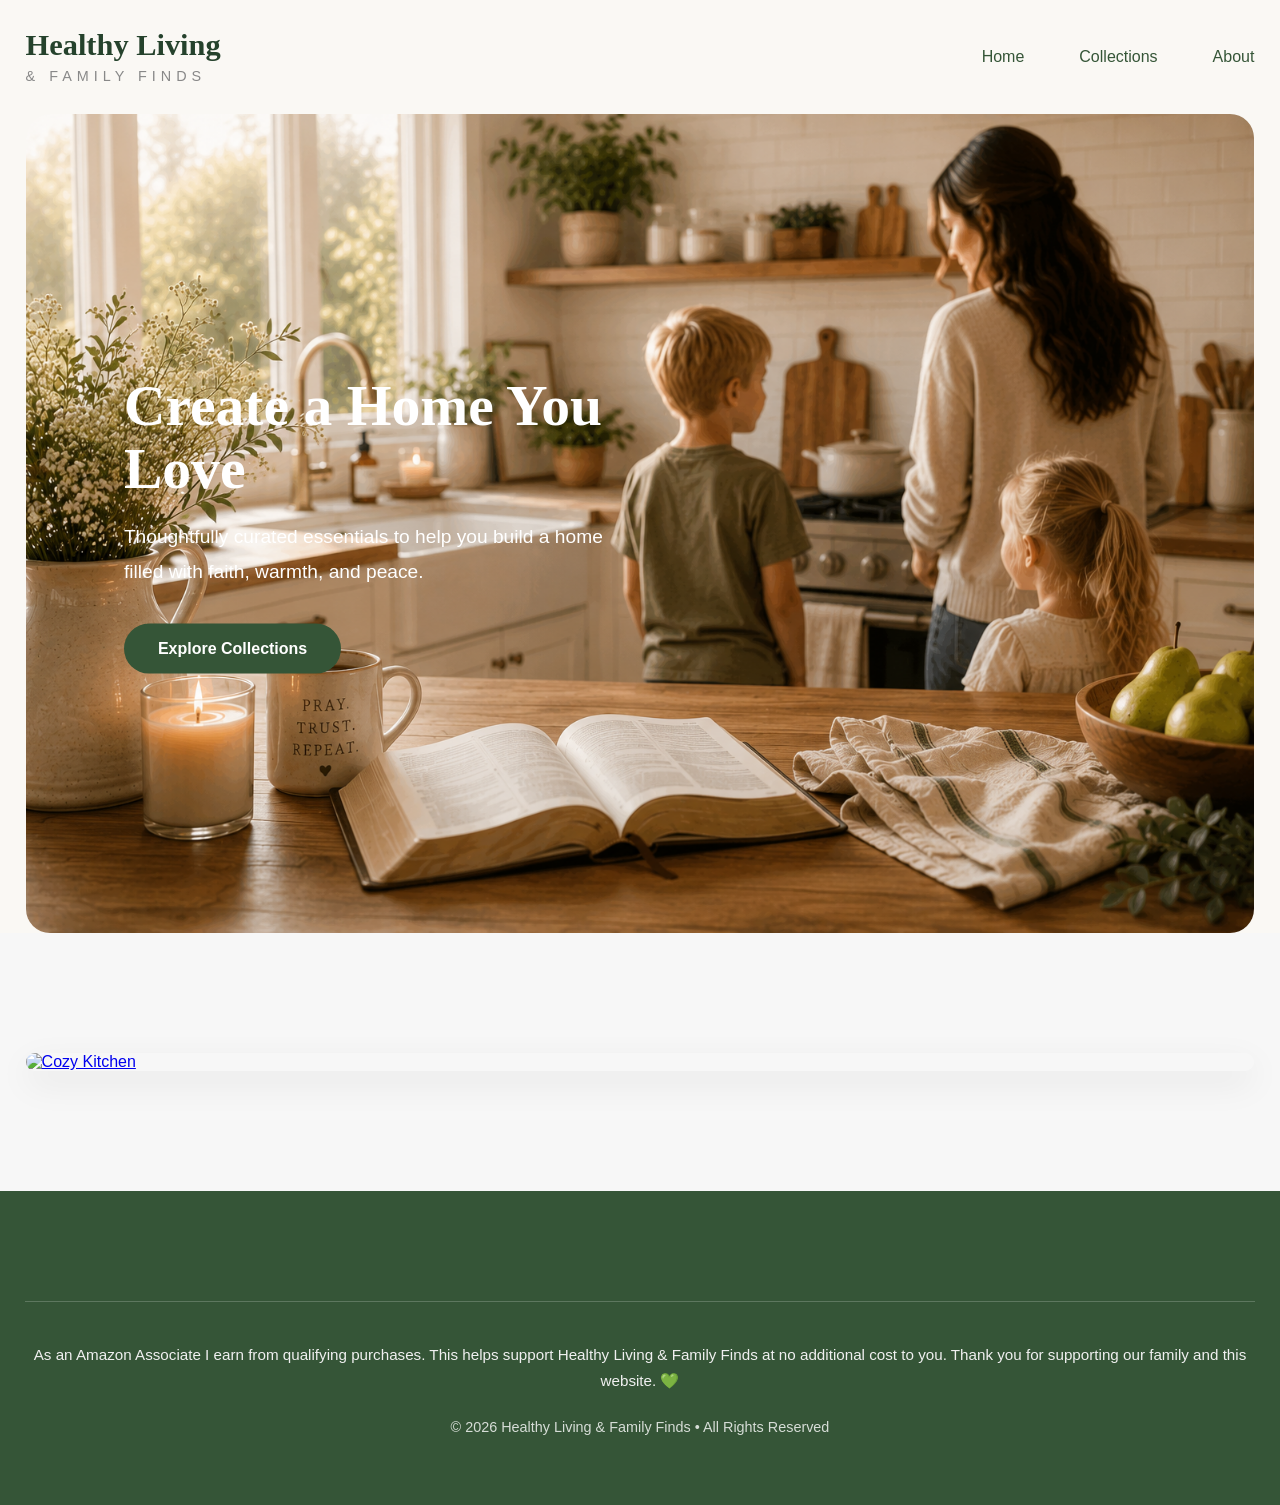
==== index.html @ 8504d9cb "Replace kitchen banner image in homepage collection" ====
<!DOCTYPE html>
<html lang="en">
<head>
<meta charset="UTF-8">
<meta name="viewport" content="width=device-width, initial-scale=1.0">
<meta name="p:domain_verify" content="54ffffdf52f73fa395a97bfdca8389da"/>
<title>My Favorite Amazon Finds</title>

<style>
*{
    margin:0;
    padding:0;
    box-sizing:border-box;
}

body{
    font-family:Arial, Helvetica, sans-serif;
    background:#f7f7f7;
    color:#333;
}

.hero{
    background:#ffffff;
    text-align:center;
    padding:12px 20px;
}
   .banner{
    width:100%;
    max-width:1200px;
    height:400px;
    object-fit:cover;
    object-position:center;
    display:block;
    margin:25px auto;
    border-radius:20px;
    box-shadow:0 8px 25px rgba(0,0,0,.12);
}
  /* ---------- Luxury Header ---------- */

.site-header{
    width:96%;
    max-width:1700px;
    margin:0 auto;
    padding:30px 0;
    display:flex;
    justify-content:space-between;
    align-items:center;
}
    .logo{
    display:flex;
    flex-direction:column;
}

.logo h1{
    margin:0;
    font-size:1.9rem;
    color:#25422c;
    line-height:1.05;
    font-family:Georgia, serif;
    font-weight:600;
}
    
.logo span{
    font-size:.9rem;
    color:#888;
    letter-spacing:5px;
    text-transform:uppercase;
    margin-top:6px;
}
    
.nav-menu{
    display:flex;
    gap:55px;
}
    .nav-menu a{
    text-decoration:none;
    color:#355537;
    font-size:1rem;
    font-weight:500;
    transition:.3s;
}

.nav-menu a:hover{
    color:#b68b47;
}
    
.disclosure{
    background:#fff8e7;
    padding:15px;
    text-align:center;
    font-size:.9rem;
}

/* ADD THIS HERE */

.welcome{
    background:white;
    max-width:900px;
    margin:40px auto;
    padding:35px;
    border-radius:15px;
    text-align:center;
    box-shadow:0 4px 15px rgba(0,0,0,.08);
}

.welcome h2{
    color:#4b6043;
    margin-bottom:15px;
}

.welcome p{
    color:#555;
    line-height:1.8;
}


/* Kitchen Subcategory Titles */

.subcategory-title{
    color:#355537;
    font-size:1.6rem;
    margin:35px 0 10px;
    font-weight:700;
}

.subcategory-description{
    color:#6b6b6b;
    font-size:1rem;
    line-height:1.7;
    margin-bottom:30px;
    max-width:700px;
}    
.container{
    max-width:1200px;
    margin:auto;
    padding:30px 20px;
}

.category-title{
    margin:60px 0 20px;
    font-size:2rem;
    text-align:center;
    color:#4b6043;
}

.products{
    display:grid;
    grid-template-columns:repeat(auto-fit, minmax(380px, 1fr));
    gap:35px;
    margin-bottom:60px;
    align-items:start;
}
    
@media (max-width: 900px){
    .products{
        grid-template-columns:repeat(2, 1fr);
    }
}

@media (max-width: 600px){
    .products{
        grid-template-columns:1fr;
    }
}
    
.card,
.product-card{
    background:white;
    border-radius:18px;
    overflow:hidden;
    box-shadow:0 8px 20px rgba(0,0,0,.08);
    transition:all .3s ease;
    display:flex;
    flex-direction:column;
}
.product-card{
    max-width:900px;
    margin:35px auto;
}
    .card:hover,
.product-card:hover{
    transform:translateY(-5px);
}
    
.card:hover{
    transform:translateY(-5px);
}

.card img{
    width:calc(100% - 40px);
    height:340px;
    object-fit:cover;
    display:block;
    margin:20px auto 0;
    border-radius:14px;
}
    .card-content{
    padding:24px;
    display:flex;
    flex-direction:column;
    flex-grow:1;
}
    .card-content .btn{
    margin-top:auto;
}
    
.card h3{
    margin-top:4px;
    margin-bottom:14px;
    text-align:center;
    color:#2f4732;
    font-size:1.45rem;
    font-weight:600;
    line-height:1.3;
}
    
.card p{
    color:#666;
    margin-bottom:18px;
    line-height:1.8;
    text-align:center;
    font-size:1rem;
}
    .rose-tip{
    background:#f7f5ee;
    border-left:4px solid #4b6043;
    padding:14px;
    margin:18px 20px;
    border-radius:10px;
    color:#555;
    font-size:.95rem;
    line-height:1.6;
    font-style:italic;
}
    
.btn{
    display:block;
    width:100%;
    text-align:center;
    background:#d68a3c;
    color:white;
    text-decoration:none;
    padding:14px;
    border-radius:10px;
    font-weight:600;
    transition:.3s;
}
    
.btn:hover{
    background:#b8742d;
    transform:translateY(-2px);
}

.about-btn{
    display:inline-block;
    margin-top:25px;
    padding:14px 28px;
    background:#355537;
    color:white;
    text-decoration:none;
    border-radius:12px;
    font-weight:600;
    transition:.3s;
}

.about-btn:hover{
    background:#2b452d;
    transform:translateY(-2px);
}
.category-banner{
    width:100%;
    max-width:1200px;
    height:400px;
    object-fit:cover;
    object-position:center;
    display:block;
    margin:25px auto;
    border-radius:20px;
    box-shadow:0 8px 25px rgba(0,0,0,.12);
}
    .category-description{
    color:#666;
    font-size:1.05rem;
    line-height:1.7;
    margin-top:-5px;
    margin-bottom:25px;
    max-width:850px;
}

.rose-picks{
    background:#ffffff;
    margin:70px auto;
    padding:55px;
    border-radius:25px;
    box-shadow:0 10px 30px rgba(0,0,0,.08);
    max-width:1200px;
}

.rose-picks h2{
    text-align:center;
    color:#355537;
    margin-bottom:15px;
    font-size:2rem;
}

.rose-intro{
    text-align:center;
    max-width:750px;
    margin:0 auto 45px;
    color:#666;
    line-height:1.8;
    font-size:1.05rem;
}

.rose-grid{
    display:flex;
    justify-content:center;
    gap:30px;
    flex-wrap:wrap;
}
    
.rose-card{
    width:420px;
    background:white;
    border-radius:20px;
    overflow:hidden;
    box-shadow:0 8px 20px rgba(0,0,0,.08);
    border:1px solid #ece8df;
    display:flex;
    flex-direction:column;
    transition:all .3s ease;
}
    
.rose-card:hover{
    transform:translateY(-6px);
    box-shadow:0 14px 35px rgba(0,0,0,.12);
}
    
.rose-card img{
    width:100%;
    height:280px;
    object-fit:cover;
    display:block;
    border-bottom:1px solid #ece8df;
}
    
.rose-card h3{
    text-align:center;
    color:#355537;
    margin:24px 20px 12px;
    font-size:1.3rem;
}

.rose-card p{
    padding:0 25px;
    text-align:center;
    line-height:1.7;
    color:#666;
    flex-grow:1;
}
    
.rose-highlight{
    color:#4b6043;
    font-weight:700;
    text-align:center;
    font-size:1rem;
    margin:18px 20px 8px;
} 

.rose-badge{
    background:#4b6043;
    color:white;
    text-align:center;
    padding:10px;
    font-size:.9rem;
    font-weight:bold;
    letter-spacing:.5px;
}
    
.rose-card .btn{
    margin:20px auto 25px;
    width:80%;
    text-align:center;
}
    
footer{
    text-align:center;
    padding:40px 20px;
    color:#777;
}
    
.social{
    margin-top:15px;
}

.social a{
    text-decoration:none;
    margin:0 10px;
    color:#333;
    font-weight:bold;
}
.quick-links{
    max-width:1100px;
    margin:60px auto;
    text-align:center;
    padding:0 20px;
}

.quick-grid{
    display:flex;
    flex-wrap:wrap;
    justify-content:center;
    gap:18px;
    margin-top:30px;
}
    
.quick-links a{
    text-decoration:none;
    background:white;
    color:#355537;
    padding:16px 24px;
    border-radius:14px;
    font-weight:600;
    box-shadow:0 6px 18px rgba(0,0,0,.08);
    transition:.3s;
    border:1px solid #ece8df;
}
    
.quick-links a:hover{
    background:#355537;
    color:white;
    transform:translateY(-4px);
    box-shadow:0 10px 22px rgba(0,0,0,.12);
}

/* ---------- START HERE SECTION ---------- */

.start-here{
    max-width:1200px;
    margin:80px auto;
    padding:0 20px;
}

.start-card{
    background:white;
    border-radius:24px;
    padding:55px;
    box-shadow:0 10px 30px rgba(0,0,0,.08);
    text-align:center;
}

.start-card h2{
    color:#355537;
    font-size:2.2rem;
    margin-bottom:20px;
}

.start-card p{
    max-width:760px;
    margin:0 auto;
    color:#666;
    line-height:1.8;
    font-size:1.05rem;
}
    
.start-banner{
    width:100%;
    max-width:1200px;
    height:400px;
    object-fit:cover;
    object-position:center;
    display:block;
    margin:40px auto;
    border-radius:20px;
    box-shadow:0 8px 25px rgba(0,0,0,.12);
}
    .guide-btn{
    display:inline-block;
    background:#355537;
    color:white;
    text-decoration:none;
    padding:16px 34px;
    border-radius:12px;
    font-weight:600;
    transition:.3s;
}

.guide-btn:hover{
    background:#2d482f;
    transform:translateY(-3px);
}

/* ---------- MEET ROSE ---------- */

.meet-rose{

    max-width:1200px;

    margin:90px auto;

    padding:0 20px;

}

.meet-layout{
    display:grid;
    grid-template-columns:260px 1fr;
    gap:35px;
    align-items:center;
    background:white;
    padding:30px;
    border-radius:20px;
    box-shadow:0 10px 25px rgba(0,0,0,.08);
}
    
    .meet-photo{

    text-align:center;

}

.meet-photo img{
    width:100%;
    max-width:190px;
}
    
.meet-text h2{
    font-size:1.7rem;
    margin-bottom:18px;
}
    
.meet-text p{
    line-height:1.7;
    margin-bottom:14px;
    font-size:1rem;
}
    
@media(max-width:900px){

.meet-layout{

grid-template-columns:1fr;

text-align:center;

}

.meet-photo{

margin-bottom:20px;

}

}

/* ---------- FREE LIBRARY ---------- */

    
/* ---------- FOOTER ---------- */

footer{

background:#355537;

color:white;

margin-top:100px;

padding:70px 25px;

}

.footer-content{

max-width:1200px;

margin:auto;

text-align:center;

}

.footer-content h2{

color:white;

margin-bottom:20px;

}

.footer-mission{

max-width:700px;

margin:0 auto 50px;

line-height:1.8;

color:#f4f4f4;

}

.footer-links{

display:grid;

grid-template-columns:repeat(auto-fit,minmax(220px,1fr));

gap:40px;

margin-bottom:50px;

text-align:left;

}

.footer-links h3{

margin-bottom:15px;

color:#fff;

}

.footer-links a{

display:block;

color:#f4f4f4;

text-decoration:none;

margin:10px 0;

transition:.3s;

}

.footer-links a:hover{

padding-left:8px;

}

footer hr{

border:none;

height:1px;

background:rgba(255,255,255,.2);

margin:40px 0;

}

.footer-disclosure{

font-size:.95rem;

line-height:1.7;

color:#f0f0f0;

margin-bottom:25px;

}

.copyright{

font-size:.9rem;

opacity:.8;

}
/* ==========================================
   FAITH & FAMILY ONLY
   ========================================== */

.faith-products{
    display:grid;
    grid-template-columns:repeat(auto-fit,minmax(340px,1fr));
    gap:35px;
    margin:40px auto 70px;
    max-width:1100px;
}

.faith-card{
    display:block;
    background:#ffffff;
    border-radius:22px;
    overflow:hidden;
    text-decoration:none;
    box-shadow:0 10px 25px rgba(0,0,0,.08);
    transition:transform .3s ease, box-shadow .3s ease;
}

.faith-card:hover{
    transform:translateY(-6px);
    box-shadow:0 18px 35px rgba(0,0,0,.12);
}

.faith-card img{
    width:100%;
    height:auto;
    display:block;
}
.featured-intro{
    max-width:850px;
    margin:35px auto 30px;
    text-align:center;
}

.featured-intro h2{
    color:#2f4732;
    font-size:2rem;
    margin-bottom:15px;
}

.featured-intro p{
    color:#666;
    font-size:1.1rem;
    line-height:1.8;
    max-width:760px;
    margin:auto;
}
.favorite-label{
    color:#6b7f57;
    font-size:.9rem;
    font-weight:600;
    letter-spacing:1px;
    text-transform:uppercase;
    text-align:center;
    margin:18px 0 6px;
}
    
.favorite-label{
    text-align:center;
    color:#6c7b5b;
    font-size:.82rem;
    font-weight:700;
    letter-spacing:2px;
    text-transform:uppercase;
    margin-bottom:8px;
}
/* ===== Homepage Hero ===== */

.hero-home{
    background:#faf8f4;
}

.hero-image{
    position:relative;
    width:96%;
    max-width:1700px;
    margin:0 auto;
}
    
.hero-image img{
    width:100%;
    display:block;
    border-radius:24px;
}

.hero-text{
    position:absolute;
    left:8%;
    top:50%;
    transform:translateY(-50%);
    max-width:480px;
    color:white;
}

.hero-text h2{
    font-size:3.6rem;
    line-height:1.1;
    margin-bottom:20px;
    font-family:Georgia, serif;
}

.hero-text p{
    font-size:1.2rem;
    line-height:1.8;
    margin-bottom:35px;
}

.hero-button{
    display:inline-block;
    background:#355537;
    color:white;
    padding:16px 34px;
    border-radius:40px;
    text-decoration:none;
    font-weight:600;
    transition:.3s;
}

.hero-button:hover{
    background:#b68b47;
}
/* ===================================
   Homepage Collection Banners
=================================== */

.homepage-collection{
    width:96%;
    max-width:1700px;
    margin:120px auto;
}

.homepage-banner{
    width:100%;
    display:block;
    border-radius:22px;
    transition:all .45s ease;
    box-shadow:0 12px 35px rgba(0,0,0,.08);
}

.homepage-banner:hover{
    transform:translateY(-4px);
    box-shadow:0 20px 45px rgba(0,0,0,.12);
}
    
</style>
</head>

<body>
<header class="hero-home">

    <div class="site-header">

   <div class="logo">

    <h1>Healthy Living</h1>

    <span>& Family Finds</span>

</div>
        
        <nav class="nav-menu">

            <a href="index.html">Home</a>
            <a href="#collections">Collections</a>
            <a href="about.html">About</a>

        </nav>

    </div>

    <div class="hero-image">

        <img src="homepage-hero.png"
             alt="Healthy Living & Family Finds">

        <div class="hero-text">

            <h2>Create a Home You Love</h2>

            <p>
                Thoughtfully curated essentials to help you build a home filled with faith, warmth, and peace.
            </p>

            <a href="#collections" class="hero-button">
                Explore Collections
            </a>

        </div>

    </div>

</header>
<section class="homepage-collection">

    <a href="cozy-kitchen.html">
<img src="cozy-kitchen-collection-banner.png"
     alt="Cozy Kitchen"
     class="homepage-banner">
        
    </a>

</section>
    
<footer>

<hr>

<p class="footer-disclosure">

As an Amazon Associate I earn from qualifying purchases. This helps support Healthy Living & Family Finds at no additional cost to you. Thank you for supporting our family and this website. 💚

</p>

<p class="copyright">

© 2026 Healthy Living & Family Finds • All Rights Reserved

</p>

</footer>

</body>
</html>
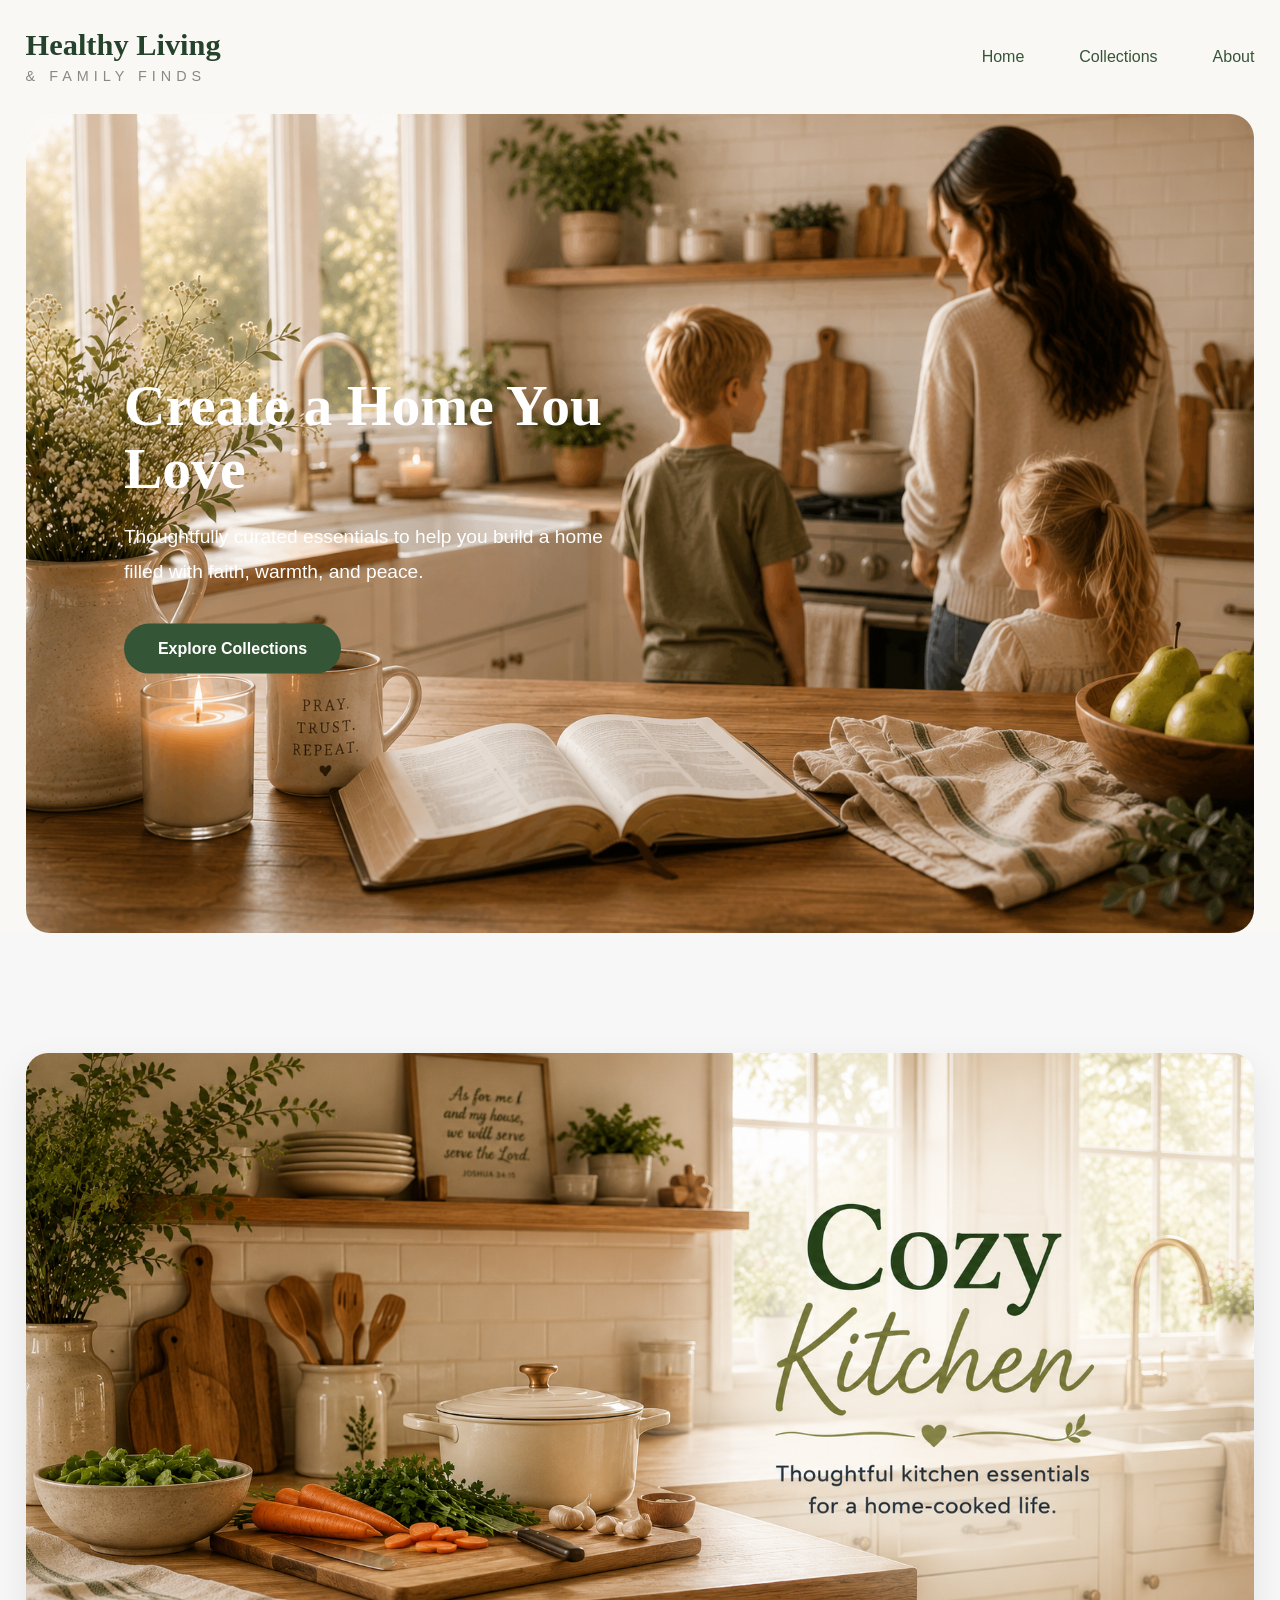
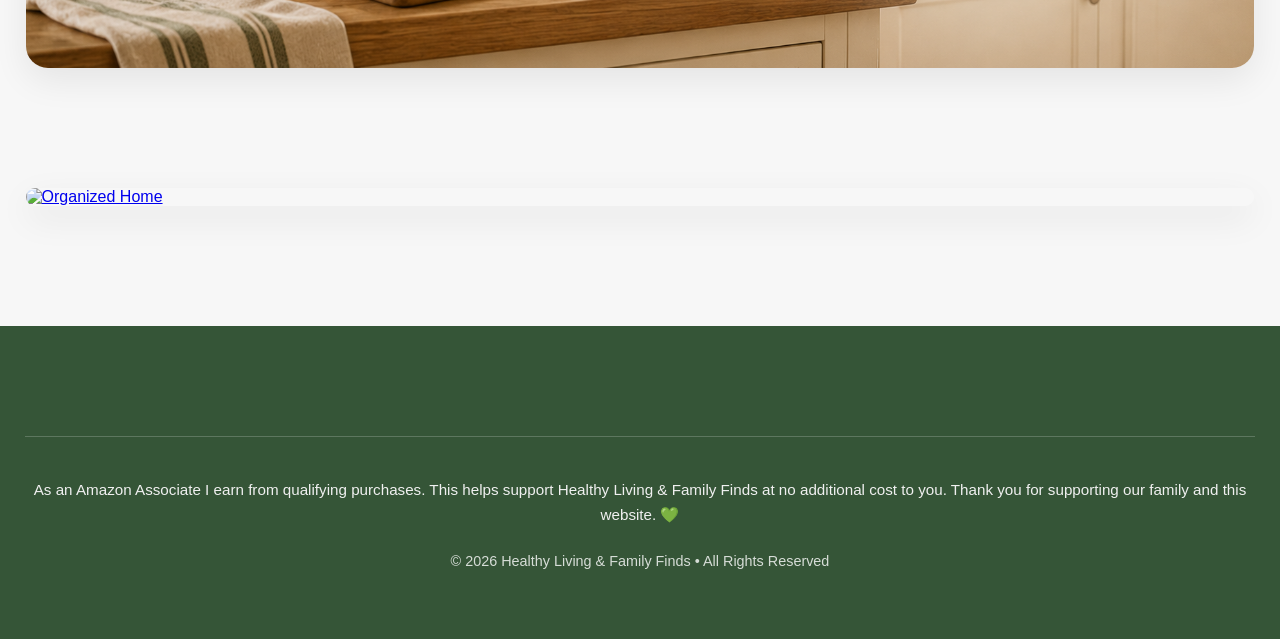
==== commit 10a5dde6: "Add homepage collection section to index.html" ====
--- a/index.html
+++ b/index.html
@@ -879,6 +879,17 @@
     </a>
 
 </section>
+<section class="homepage-collection">
+
+    <a href="organized-home.html">
+
+        <img src="home-organization-collection-banner.png"
+             alt="Organized Home"
+             class="homepage-banner">
+
+    </a>
+
+</section>
     
 <footer>
 
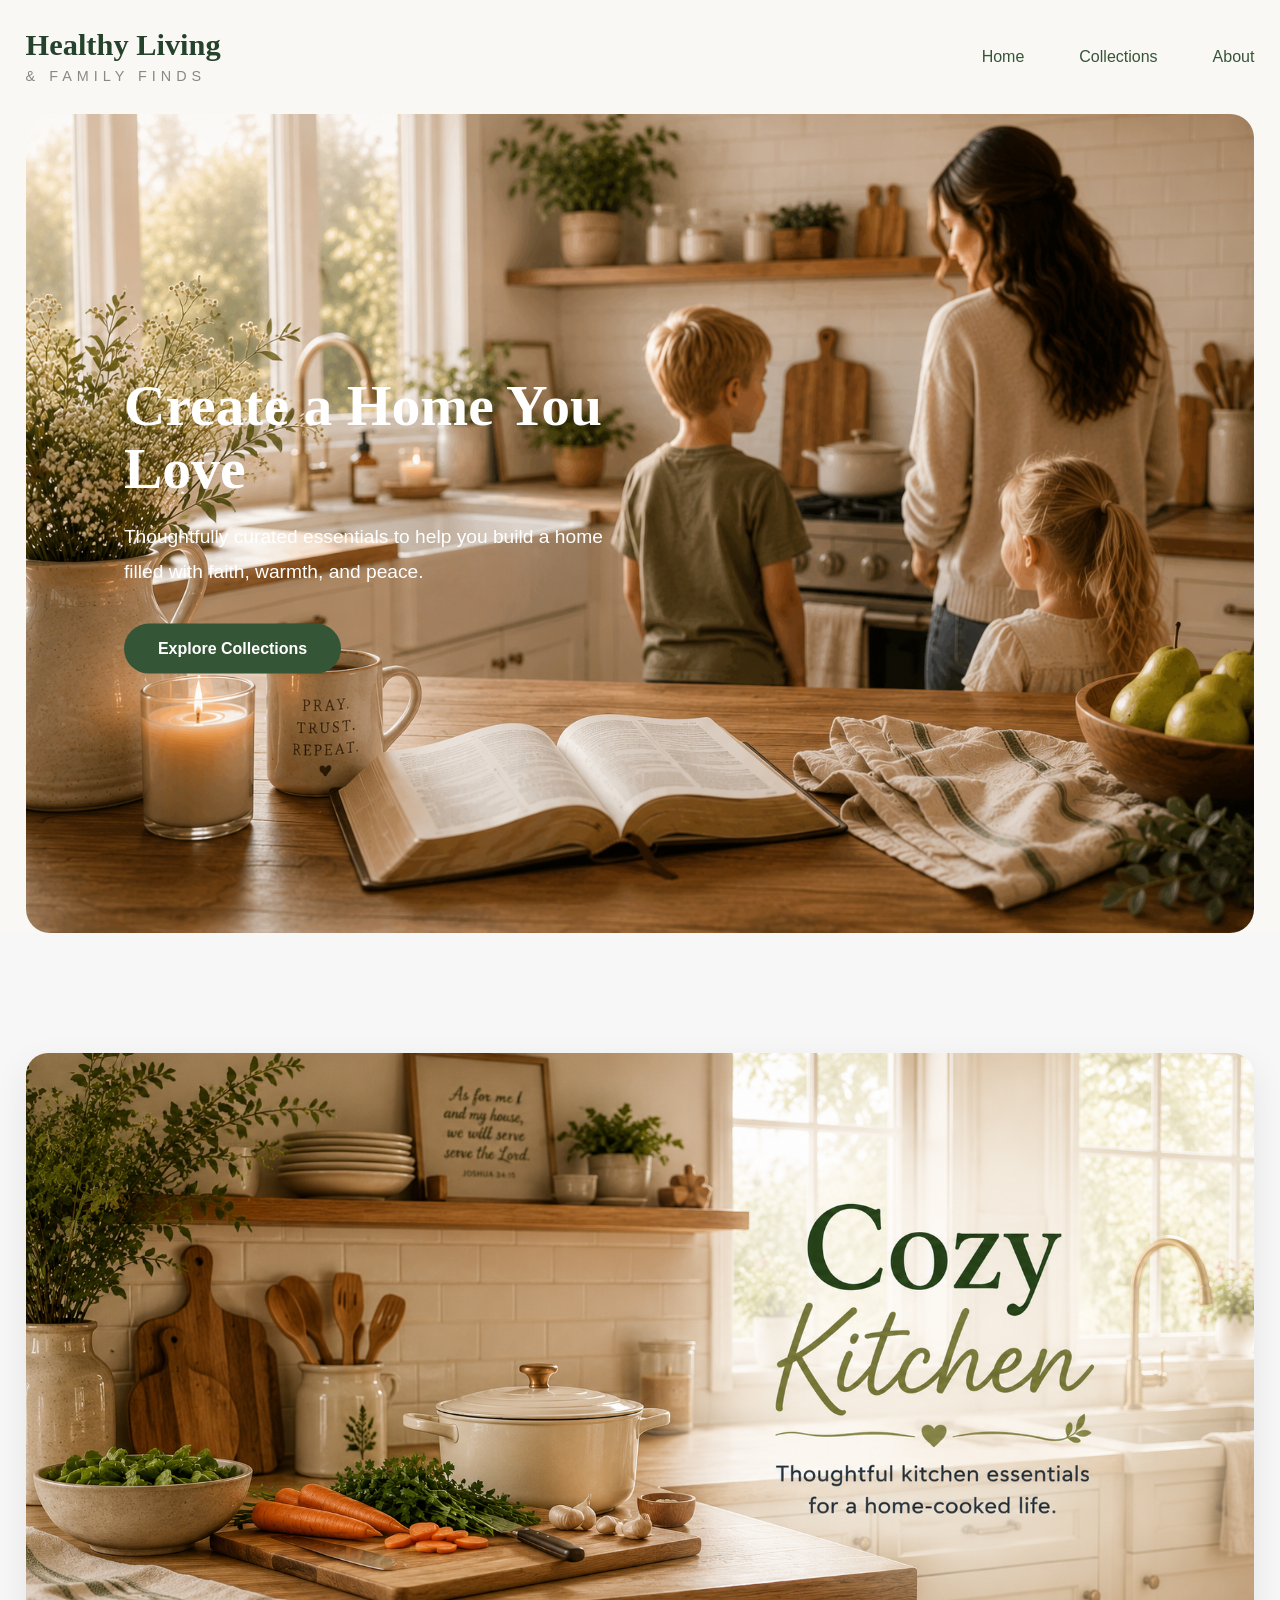
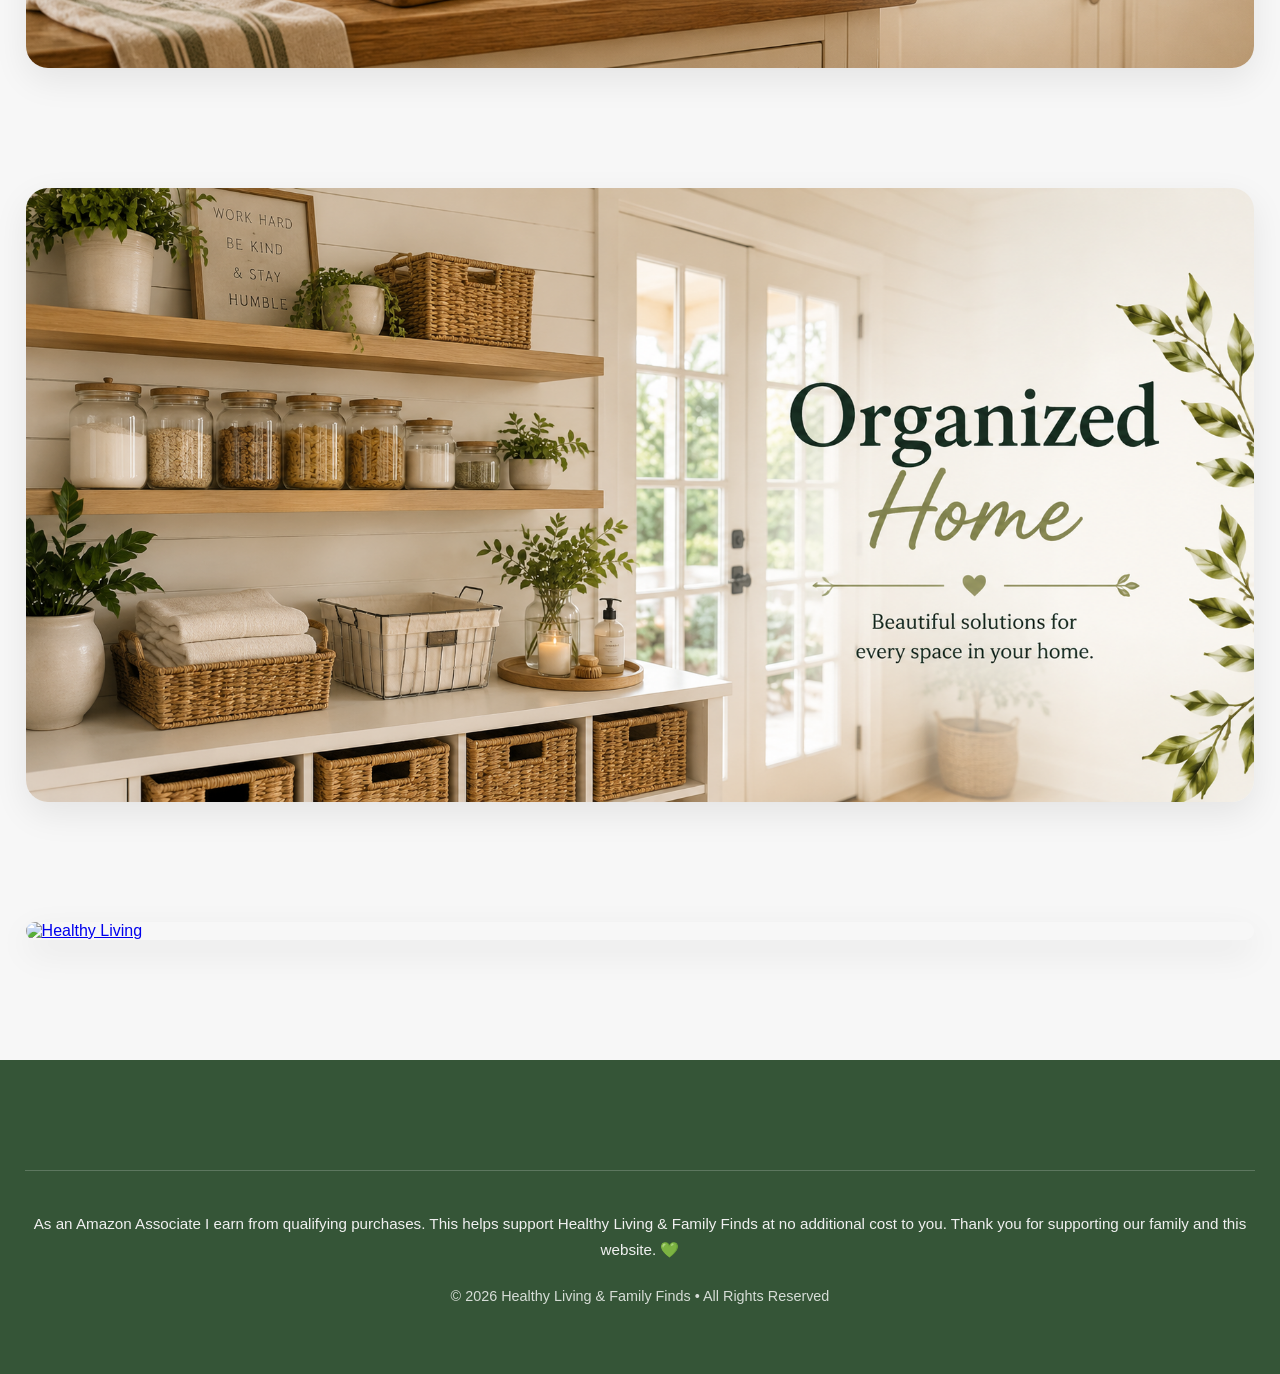
==== commit d9ee3934: "Add healthy living section to homepage" ====
--- a/index.html
+++ b/index.html
@@ -890,6 +890,17 @@
     </a>
 
 </section>
+<section class="homepage-collection">
+
+    <a href="healthy-living.html">
+
+        <img src="healthy-living-collection-banner.png"
+             alt="Healthy Living"
+             class="homepage-banner">
+
+    </a>
+
+</section>
     
 <footer>
 
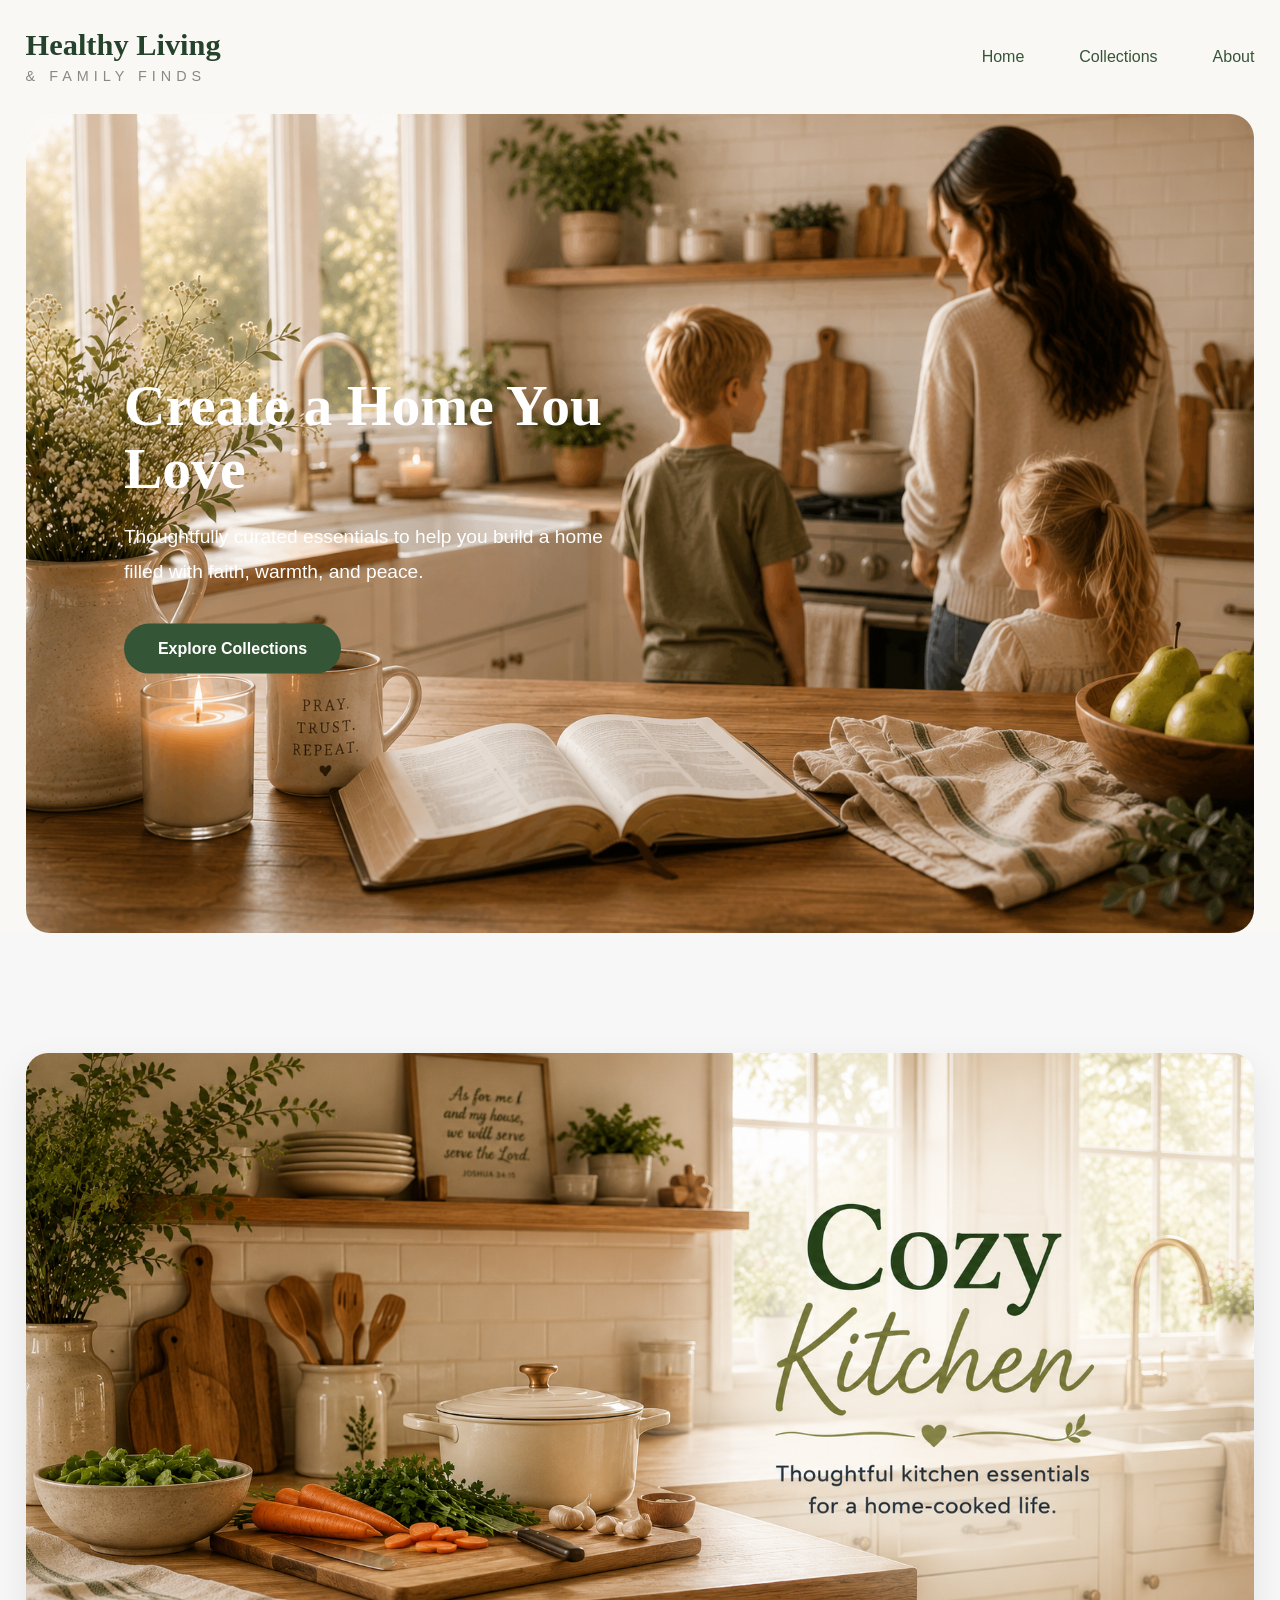
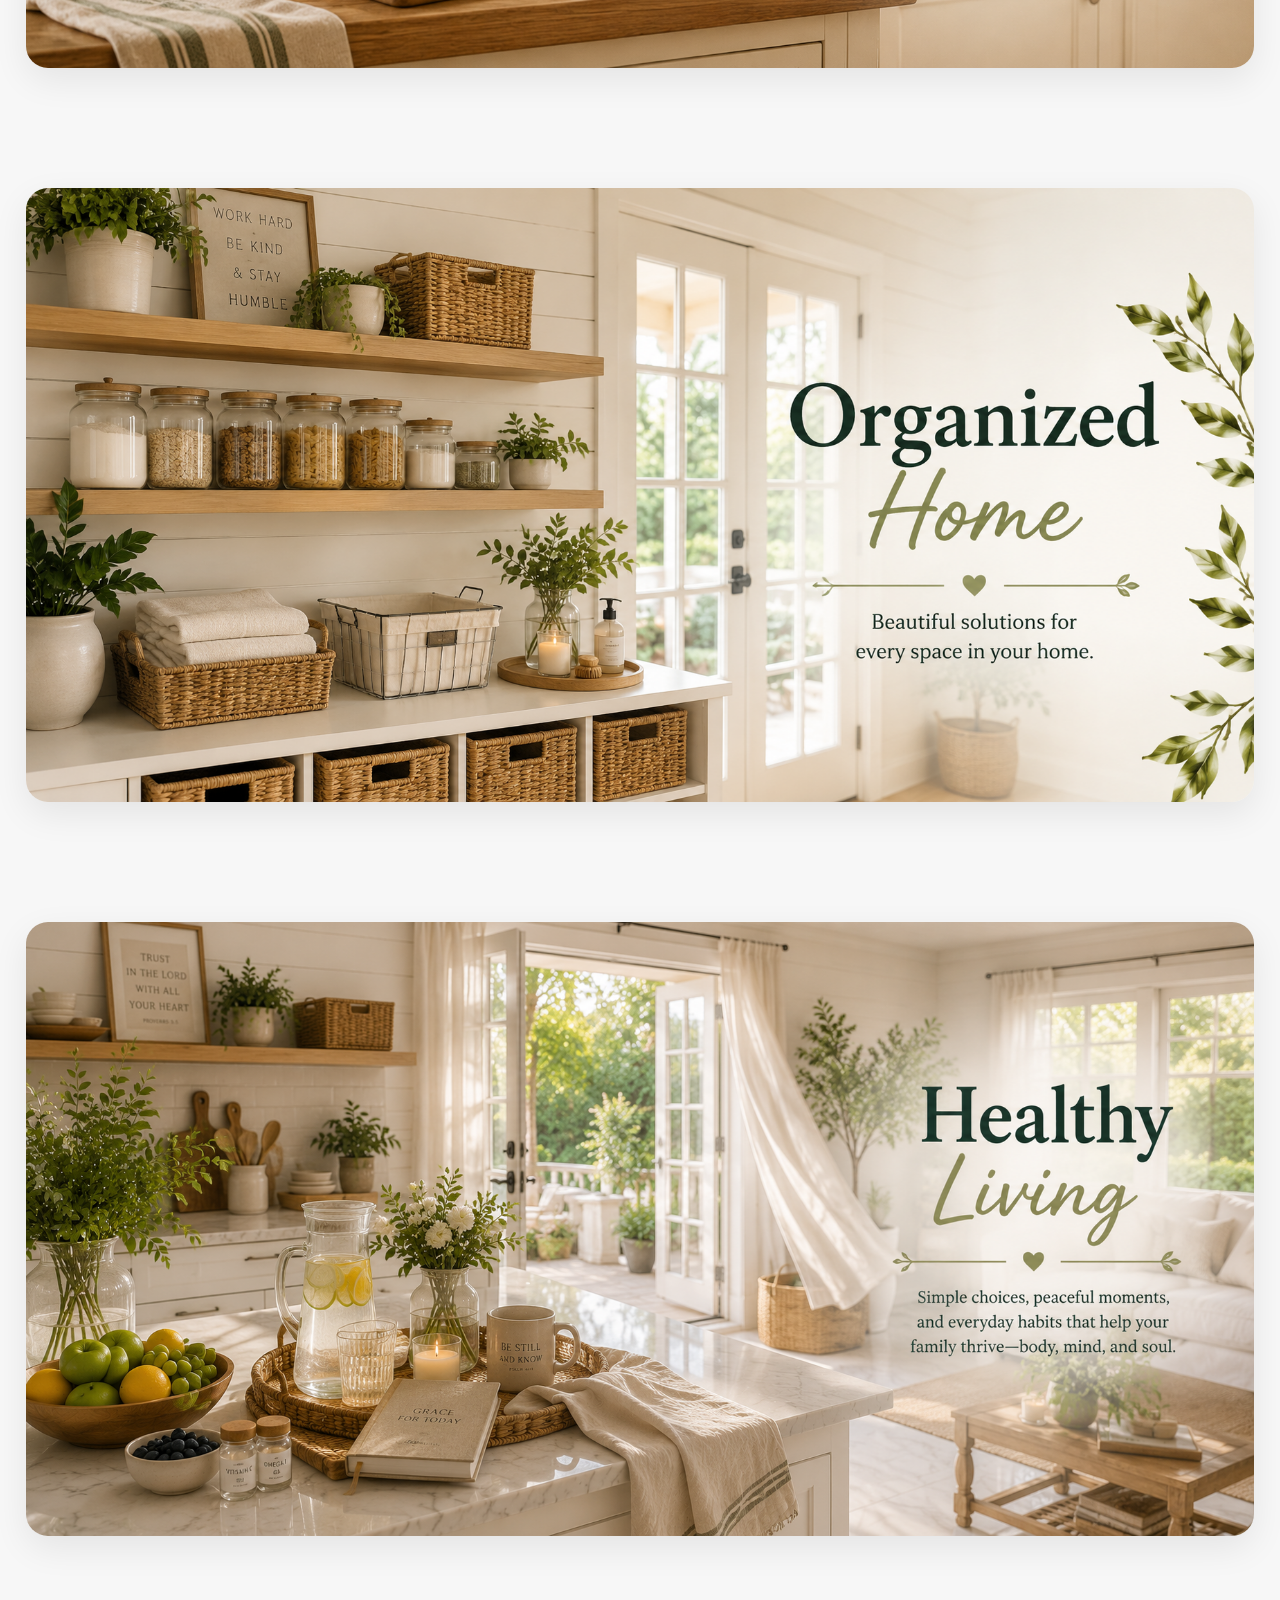
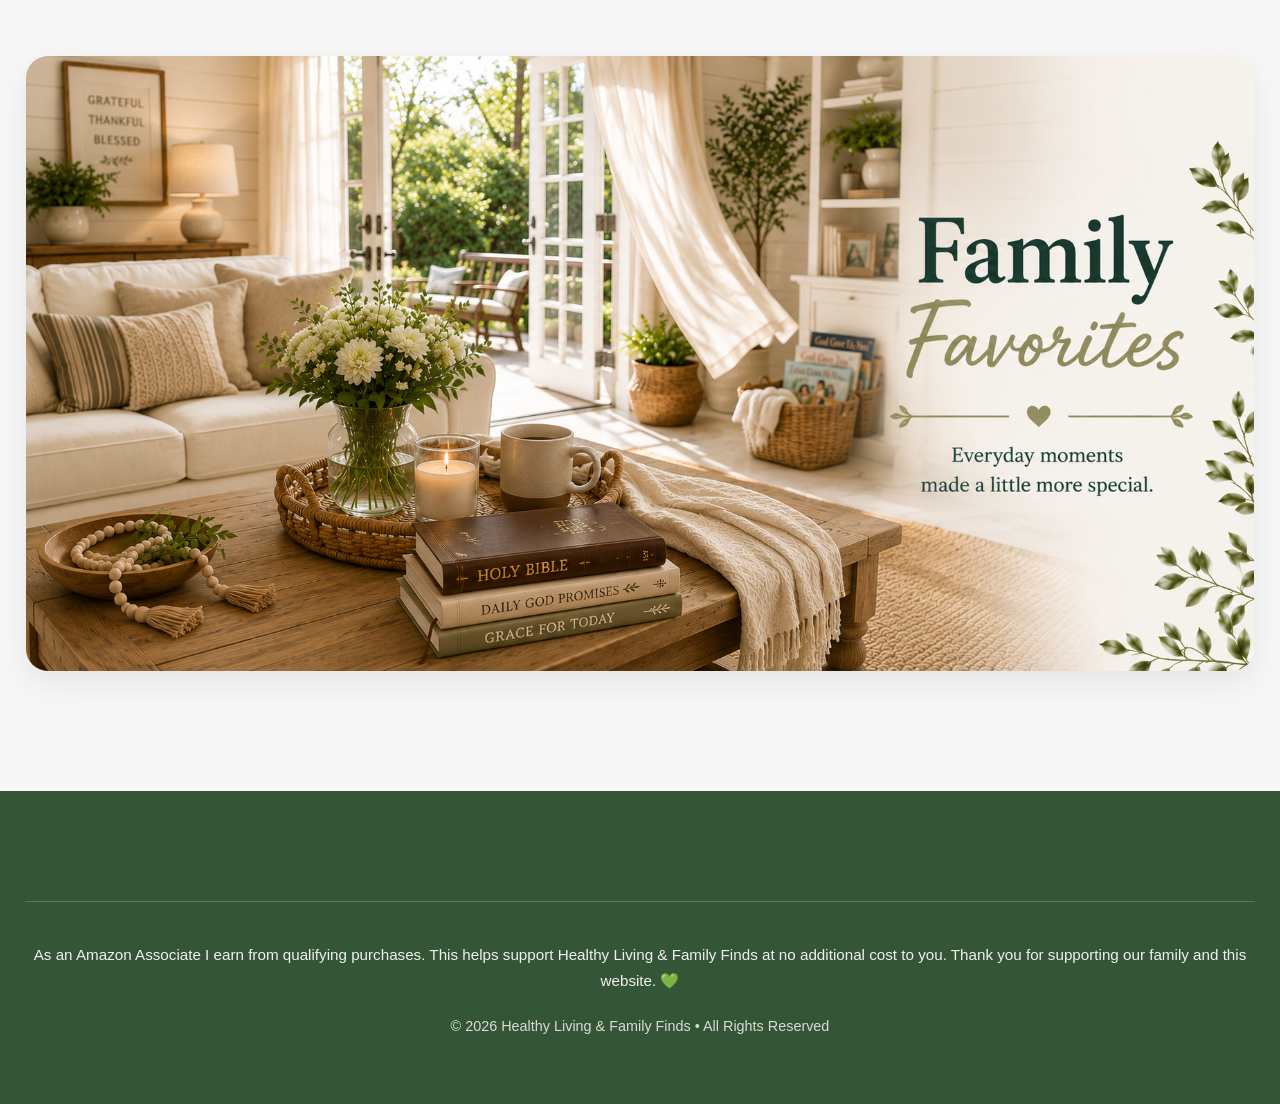
==== commit 05380554: "Add homepage collection section with banner image" ====
--- a/index.html
+++ b/index.html
@@ -901,6 +901,13 @@
     </a>
 
 </section>
+<section class="homepage-collection">
+
+    <img src="family-favorites-collection-banner.png"
+         alt="Family Favorites"
+         class="homepage-banner">
+
+</section>
     
 <footer>
 
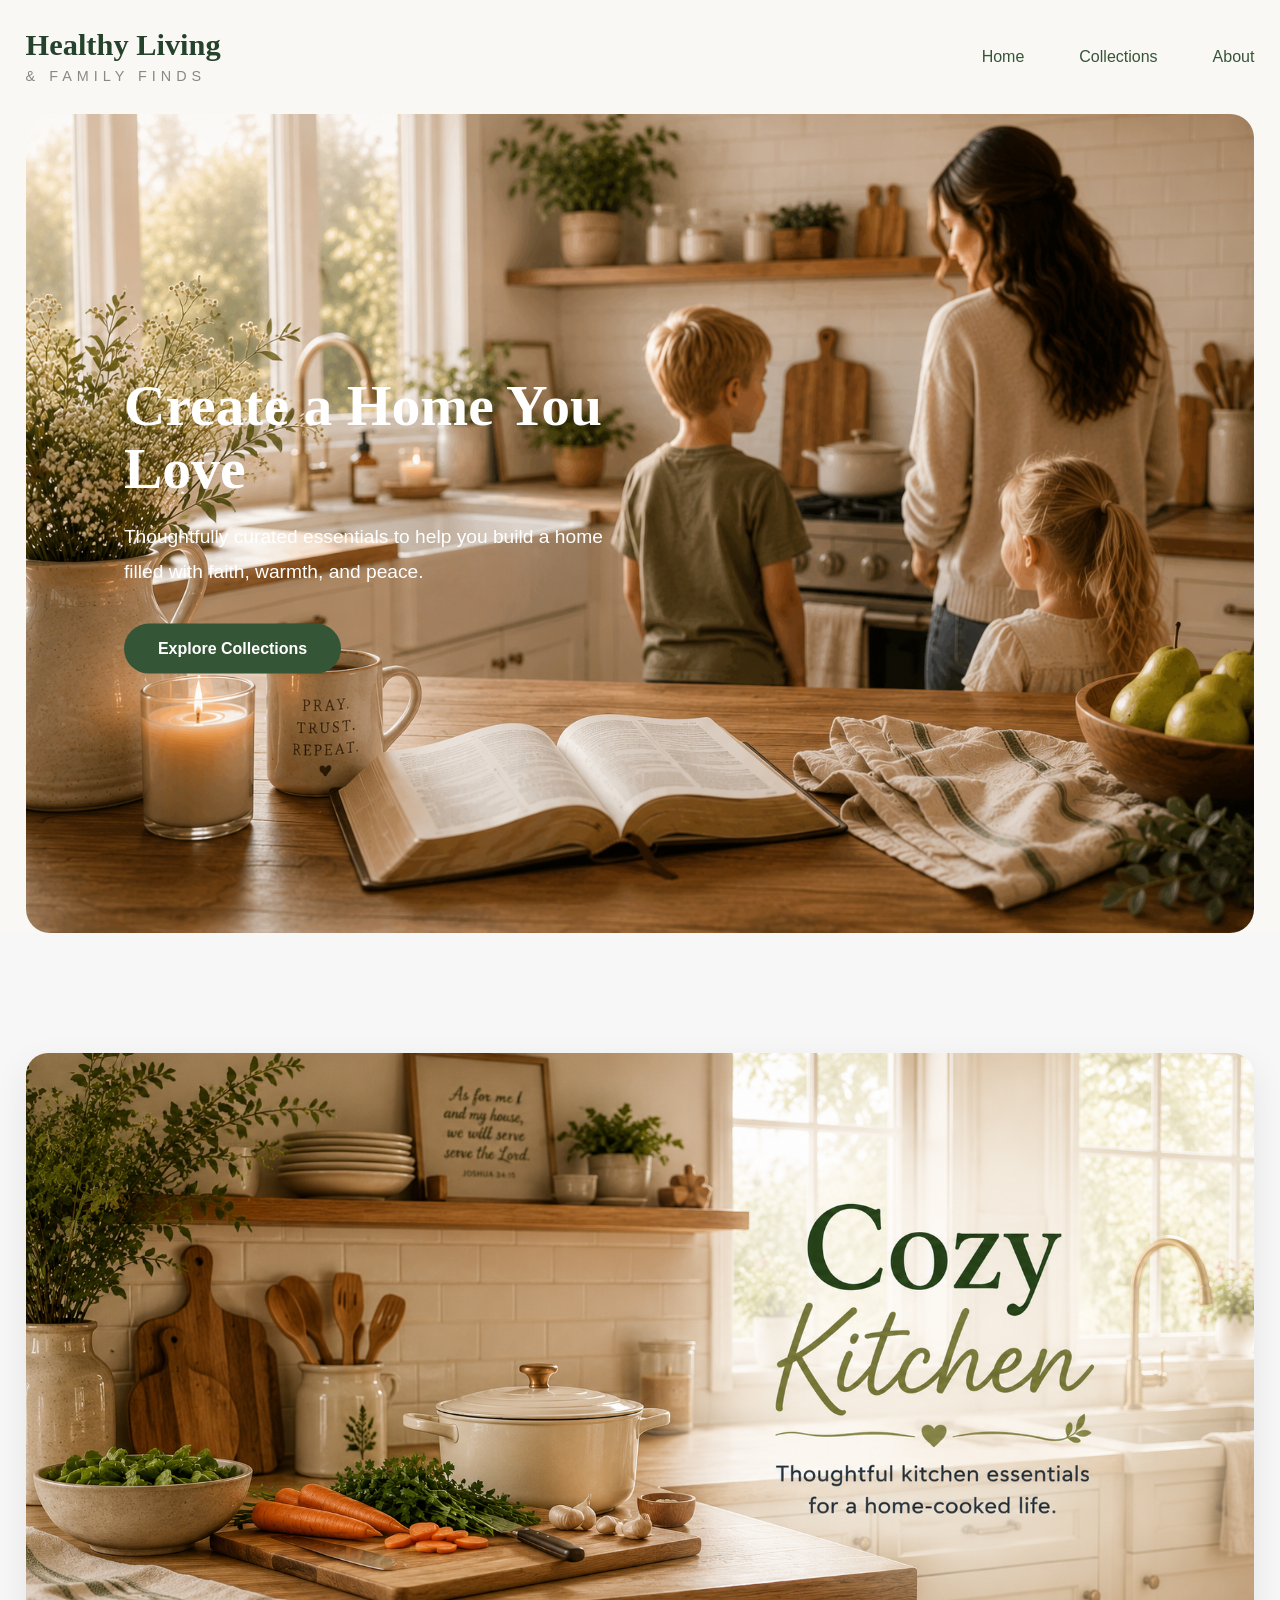
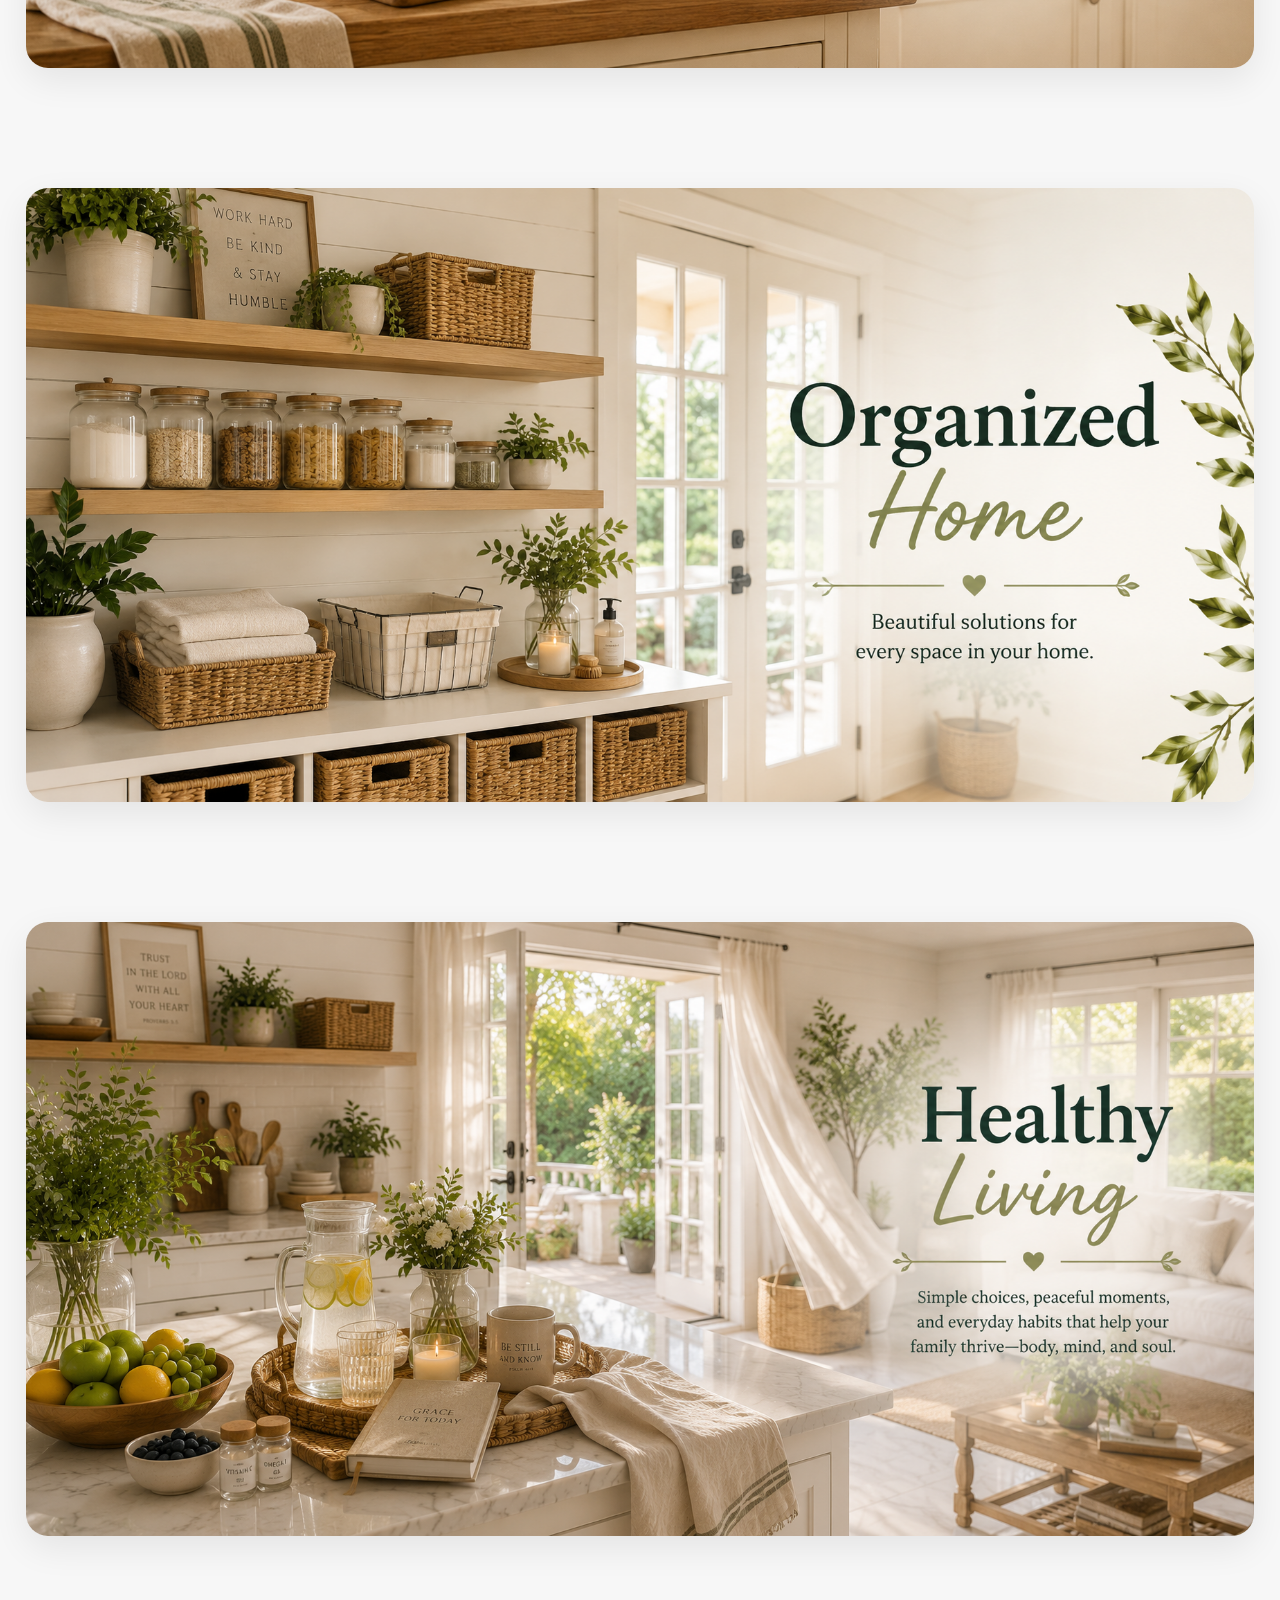
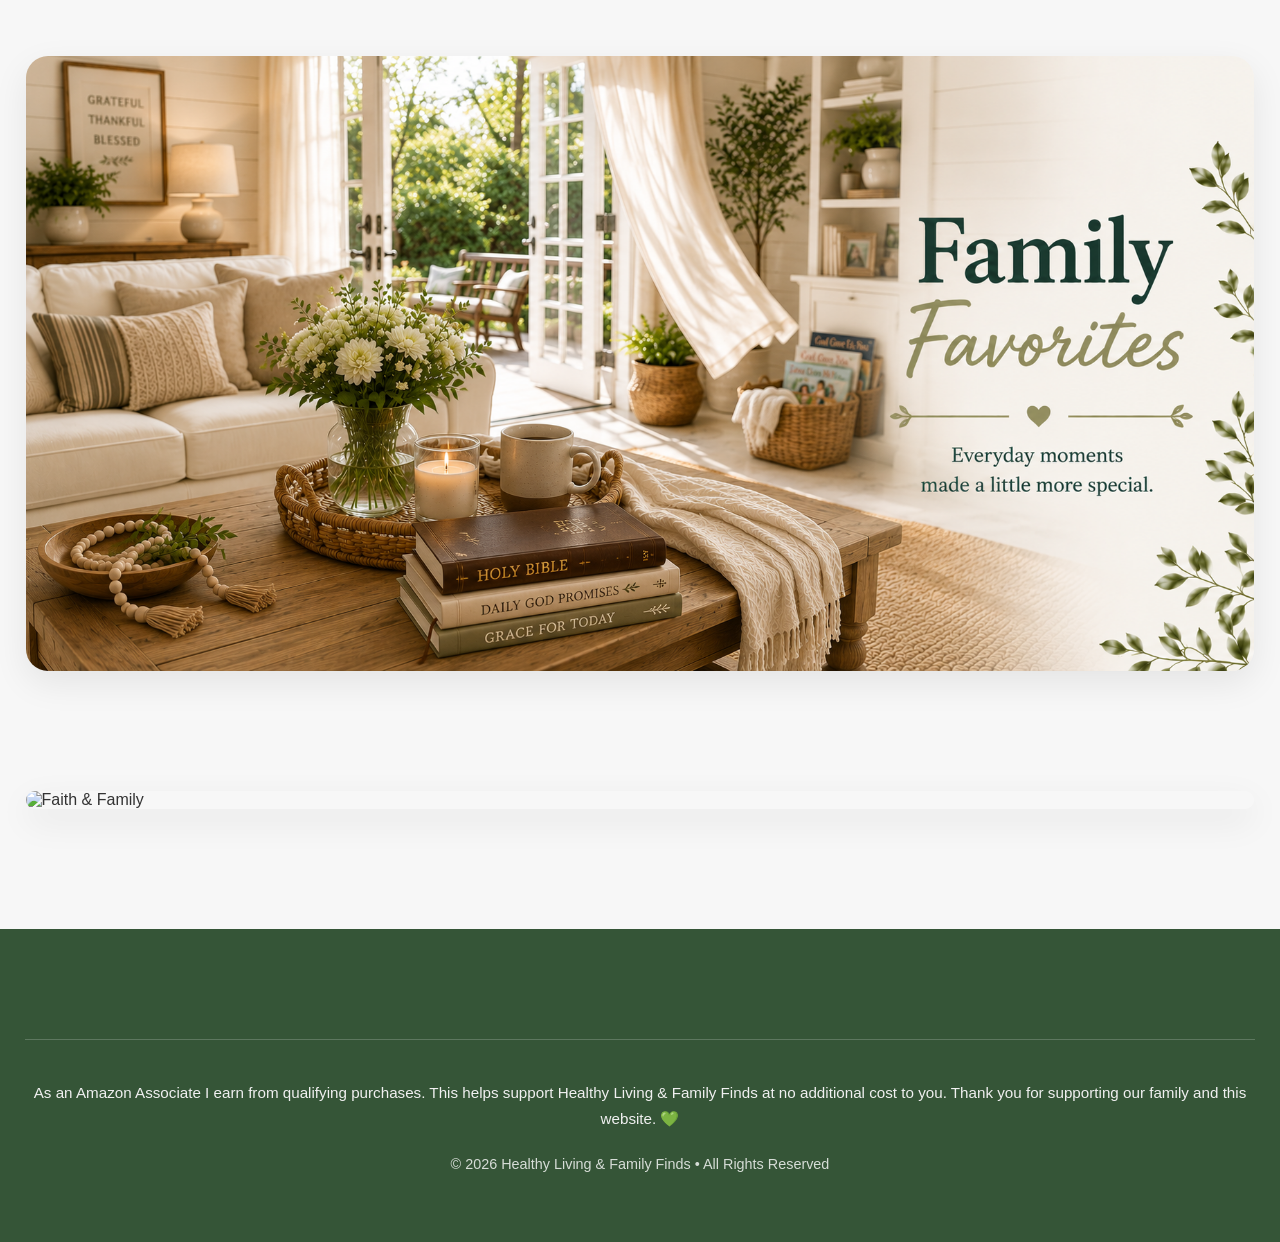
==== commit fe498672: "Add Faith & Family collection section to homepage" ====
--- a/index.html
+++ b/index.html
@@ -908,6 +908,13 @@
          class="homepage-banner">
 
 </section>
+<section class="homepage-collection">
+
+    <img src="faith-family-collection-banner.png"
+         alt="Faith & Family"
+         class="homepage-banner">
+
+</section>
     
 <footer>
 
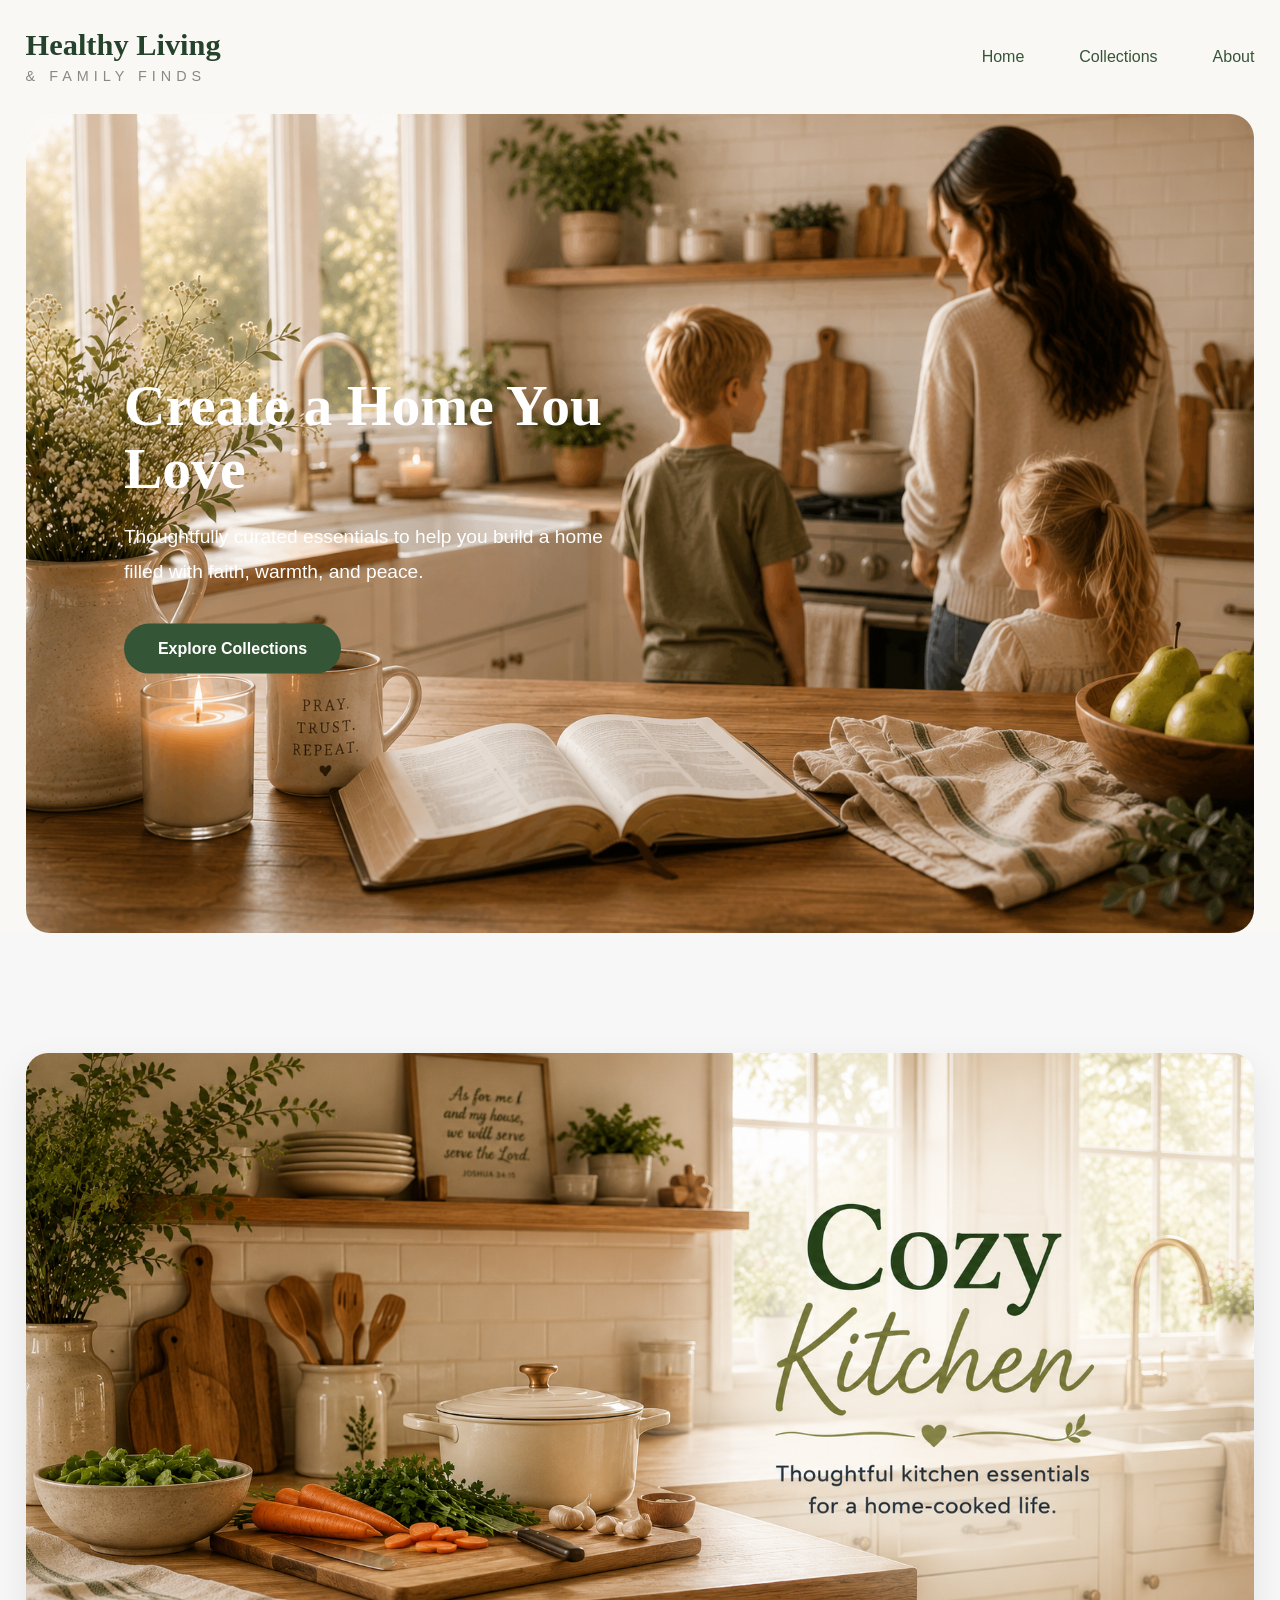
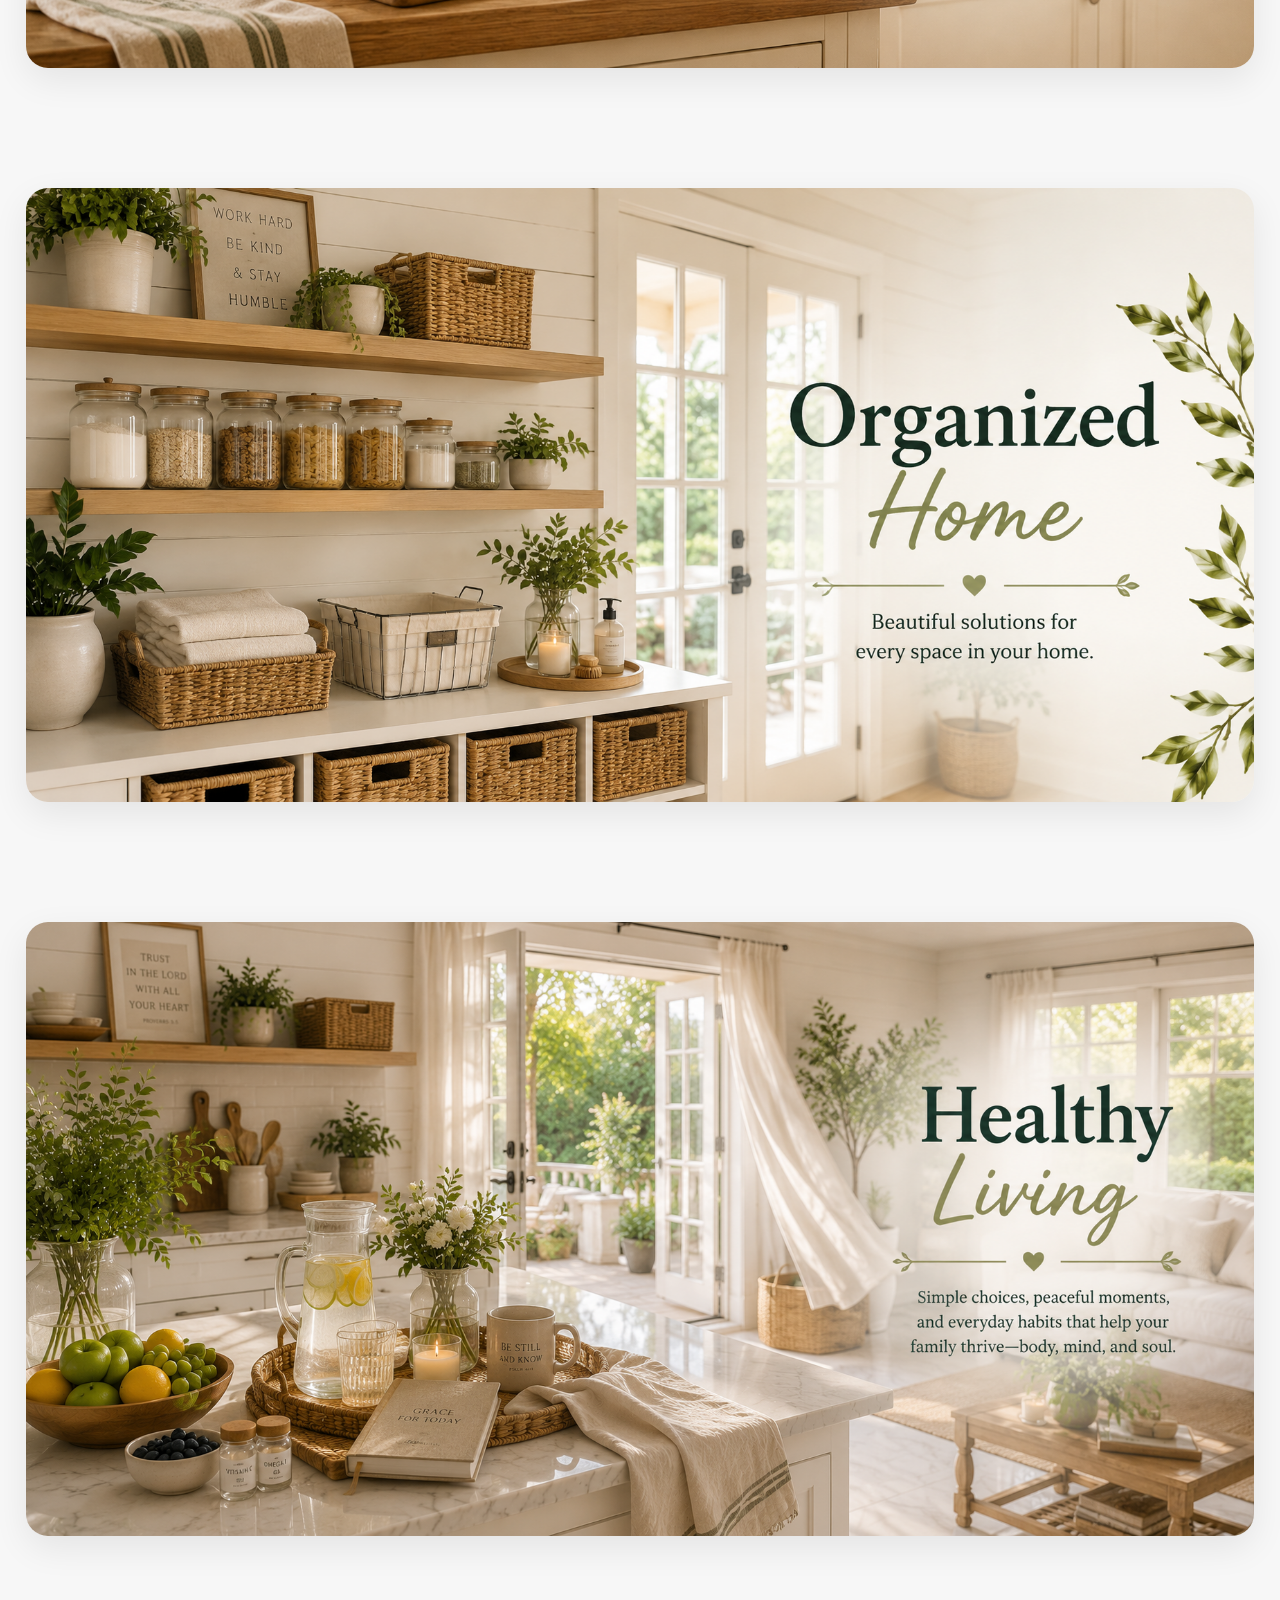
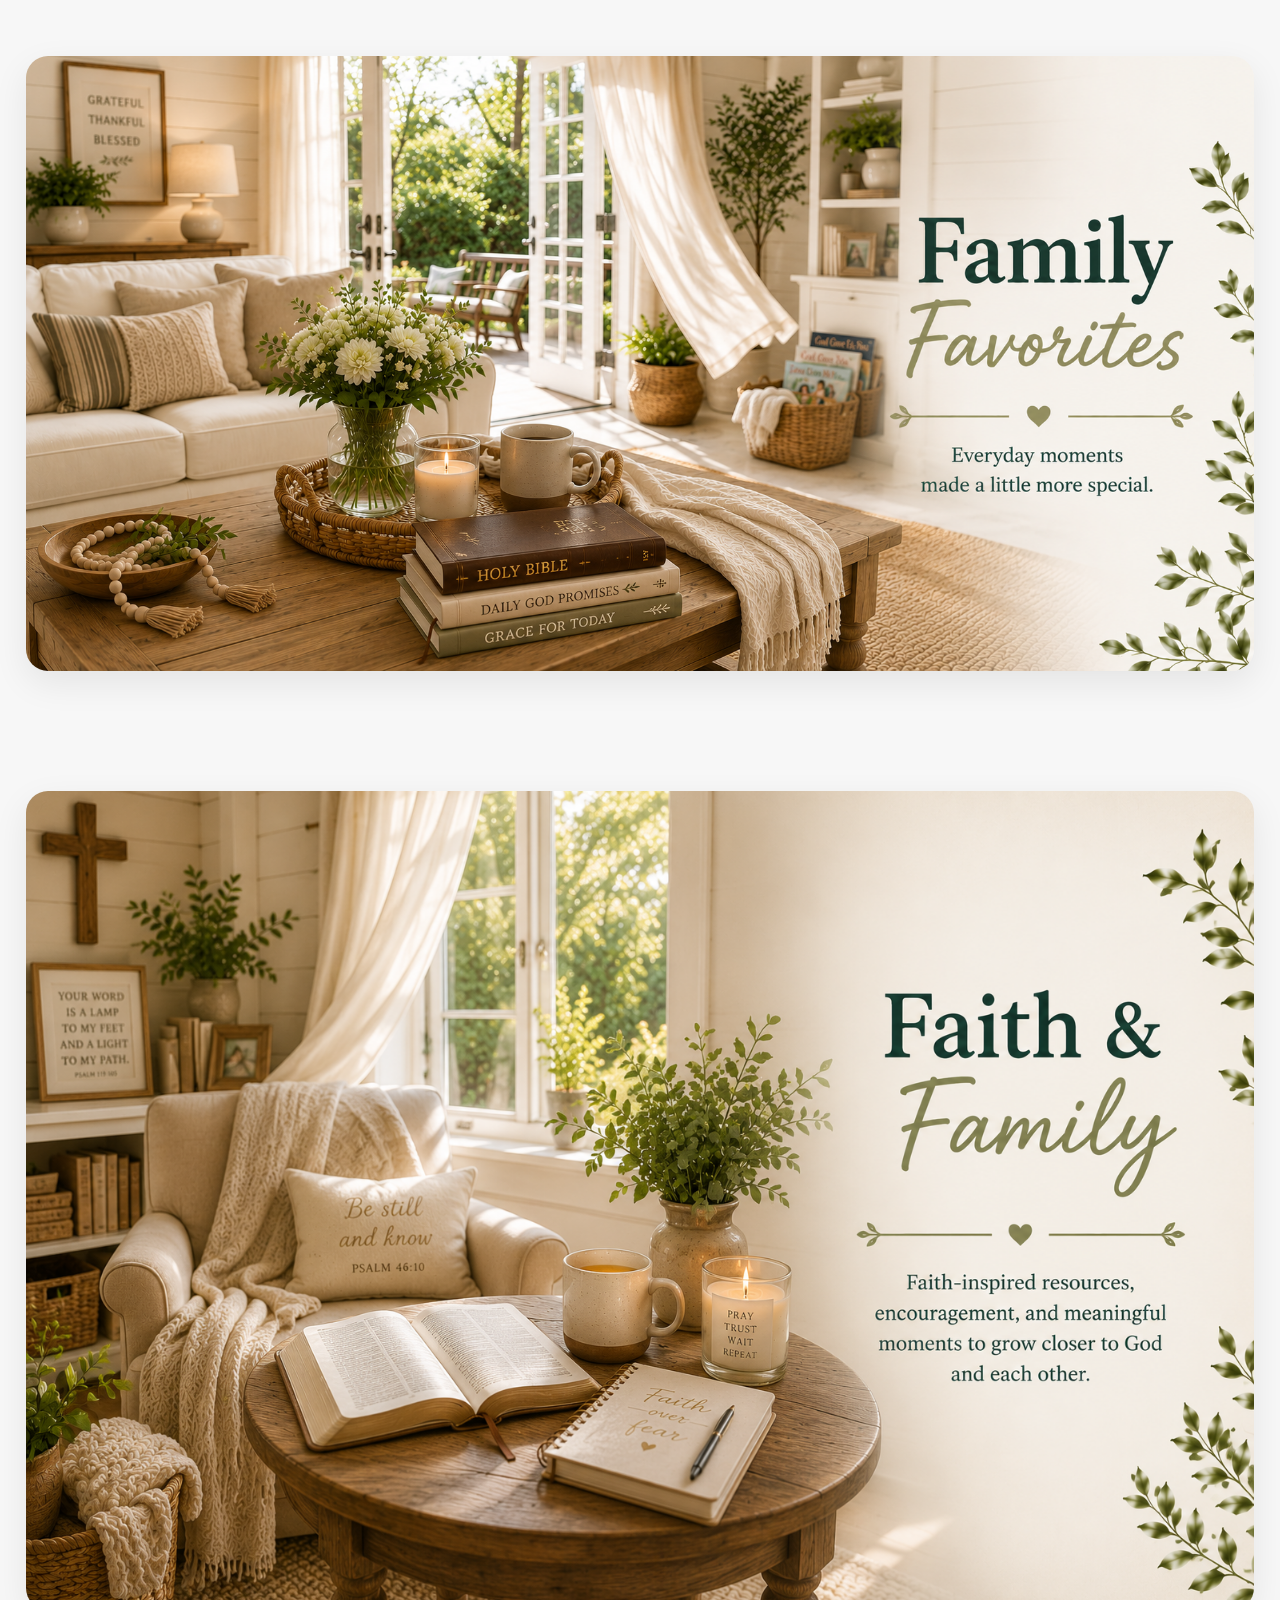
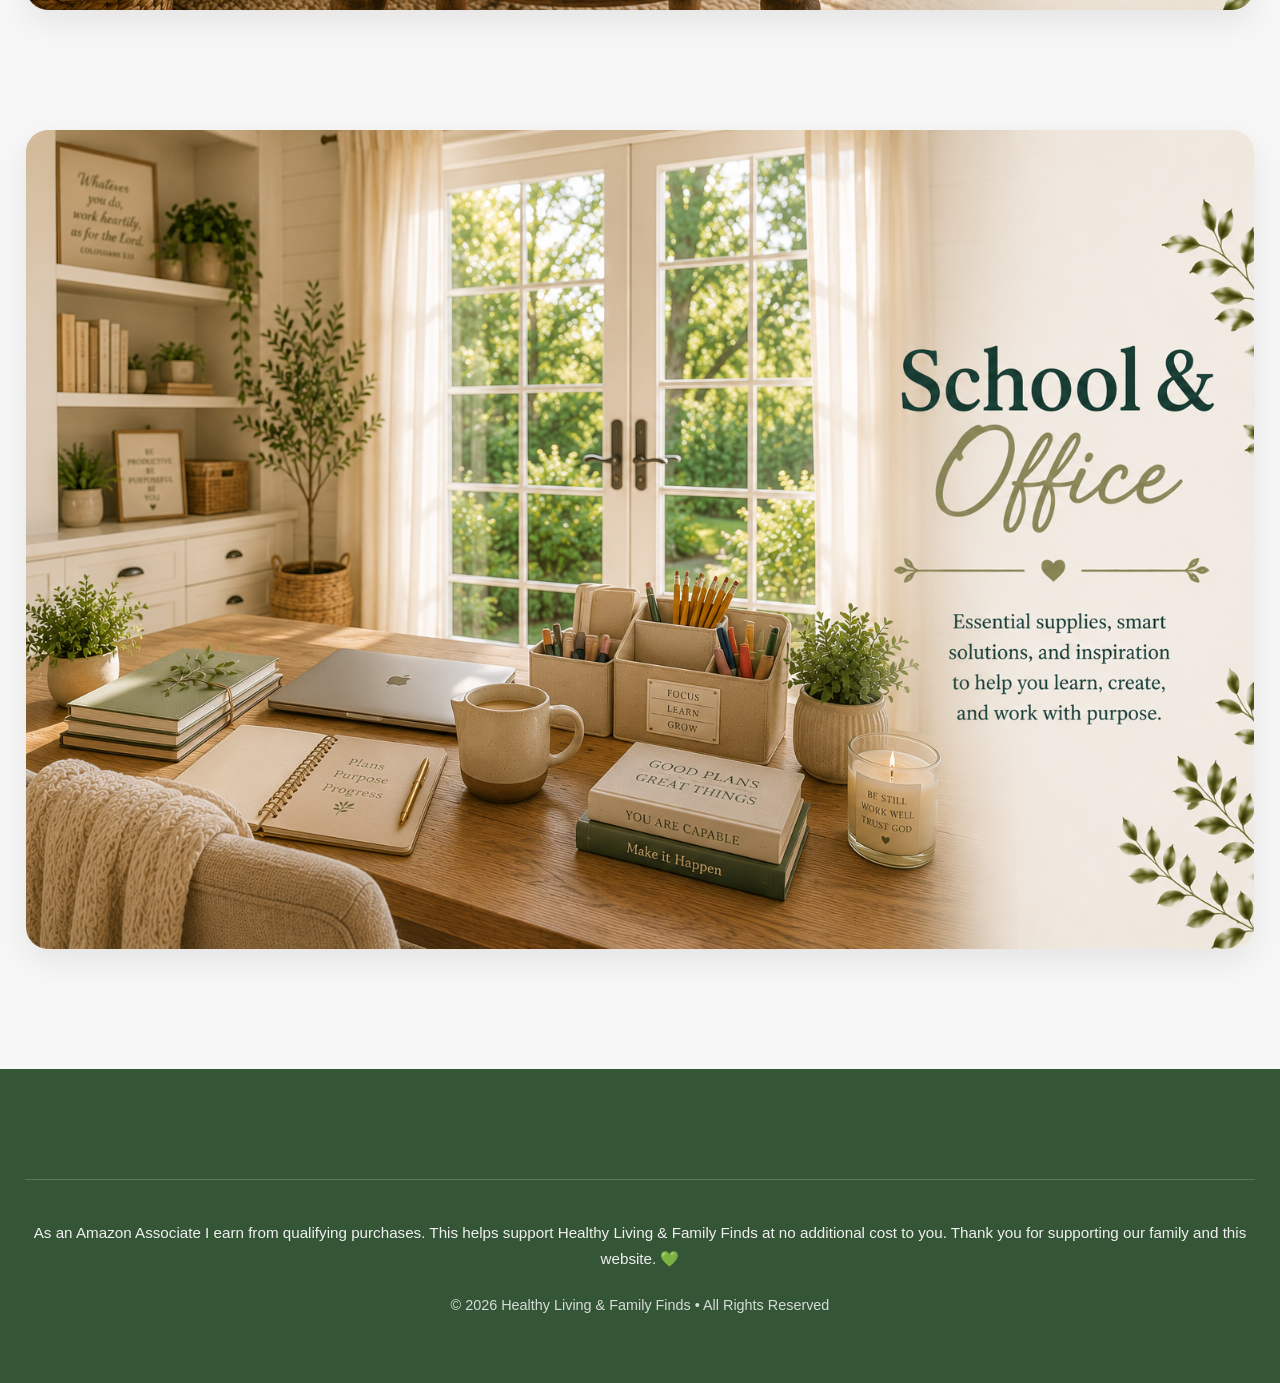
==== commit 20631590: "Add School & Office collection section to homepage" ====
--- a/index.html
+++ b/index.html
@@ -915,6 +915,13 @@
          class="homepage-banner">
 
 </section>
+<section class="homepage-collection">
+
+    <img src="school-office-collection-banner.png"
+         alt="School & Office"
+         class="homepage-banner">
+
+</section>
     
 <footer>
 
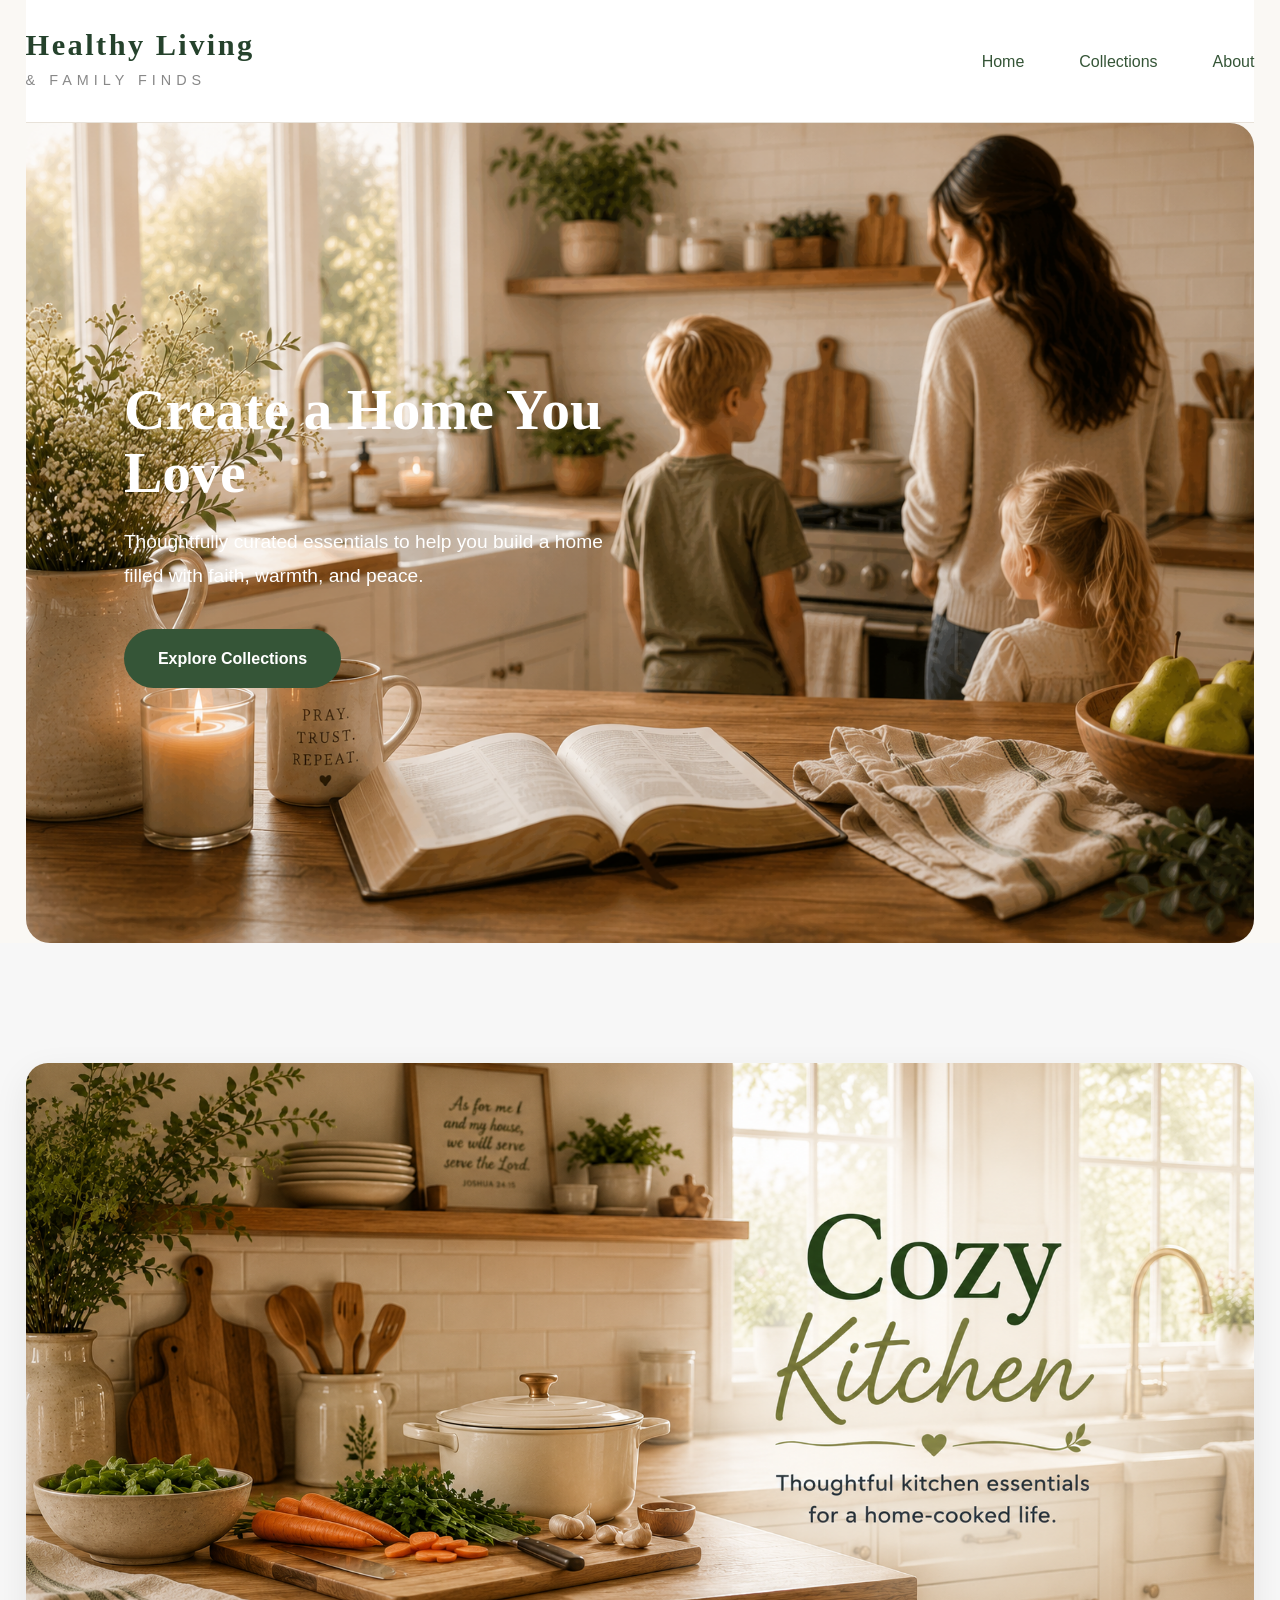
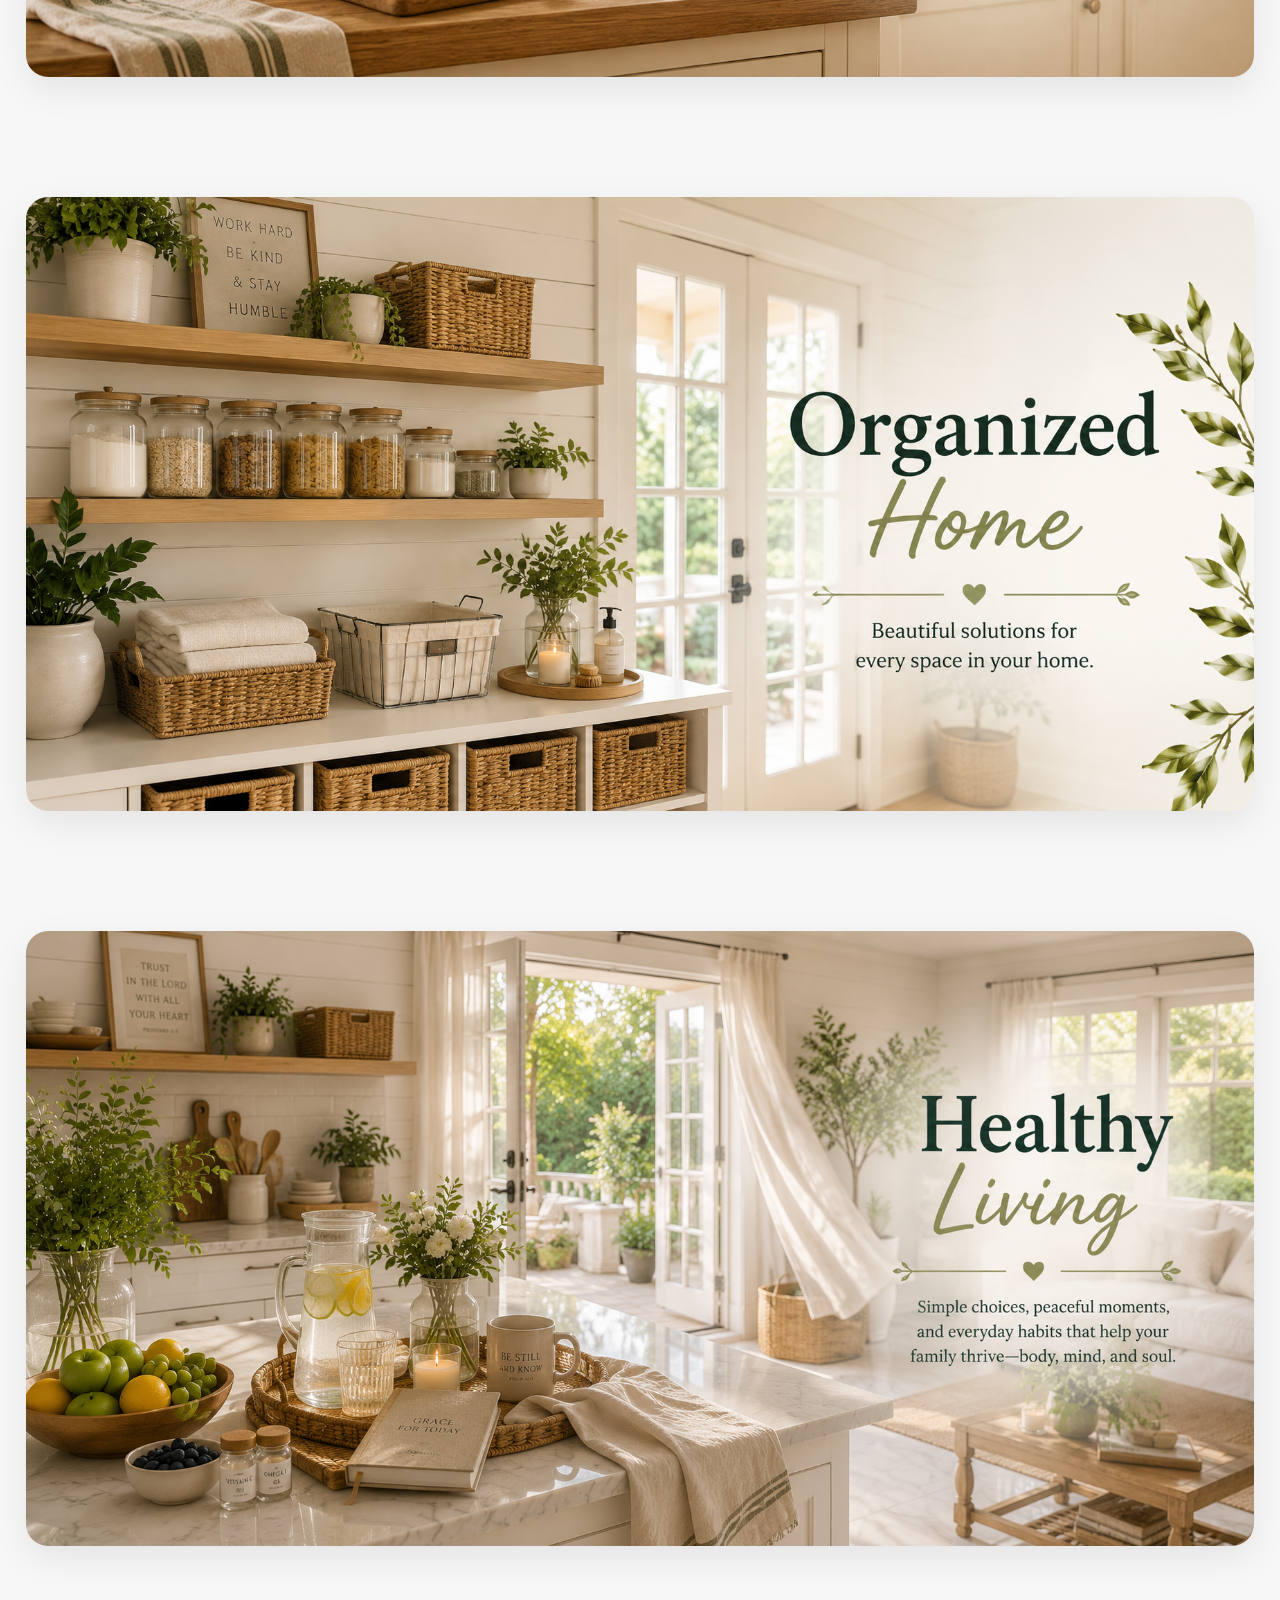
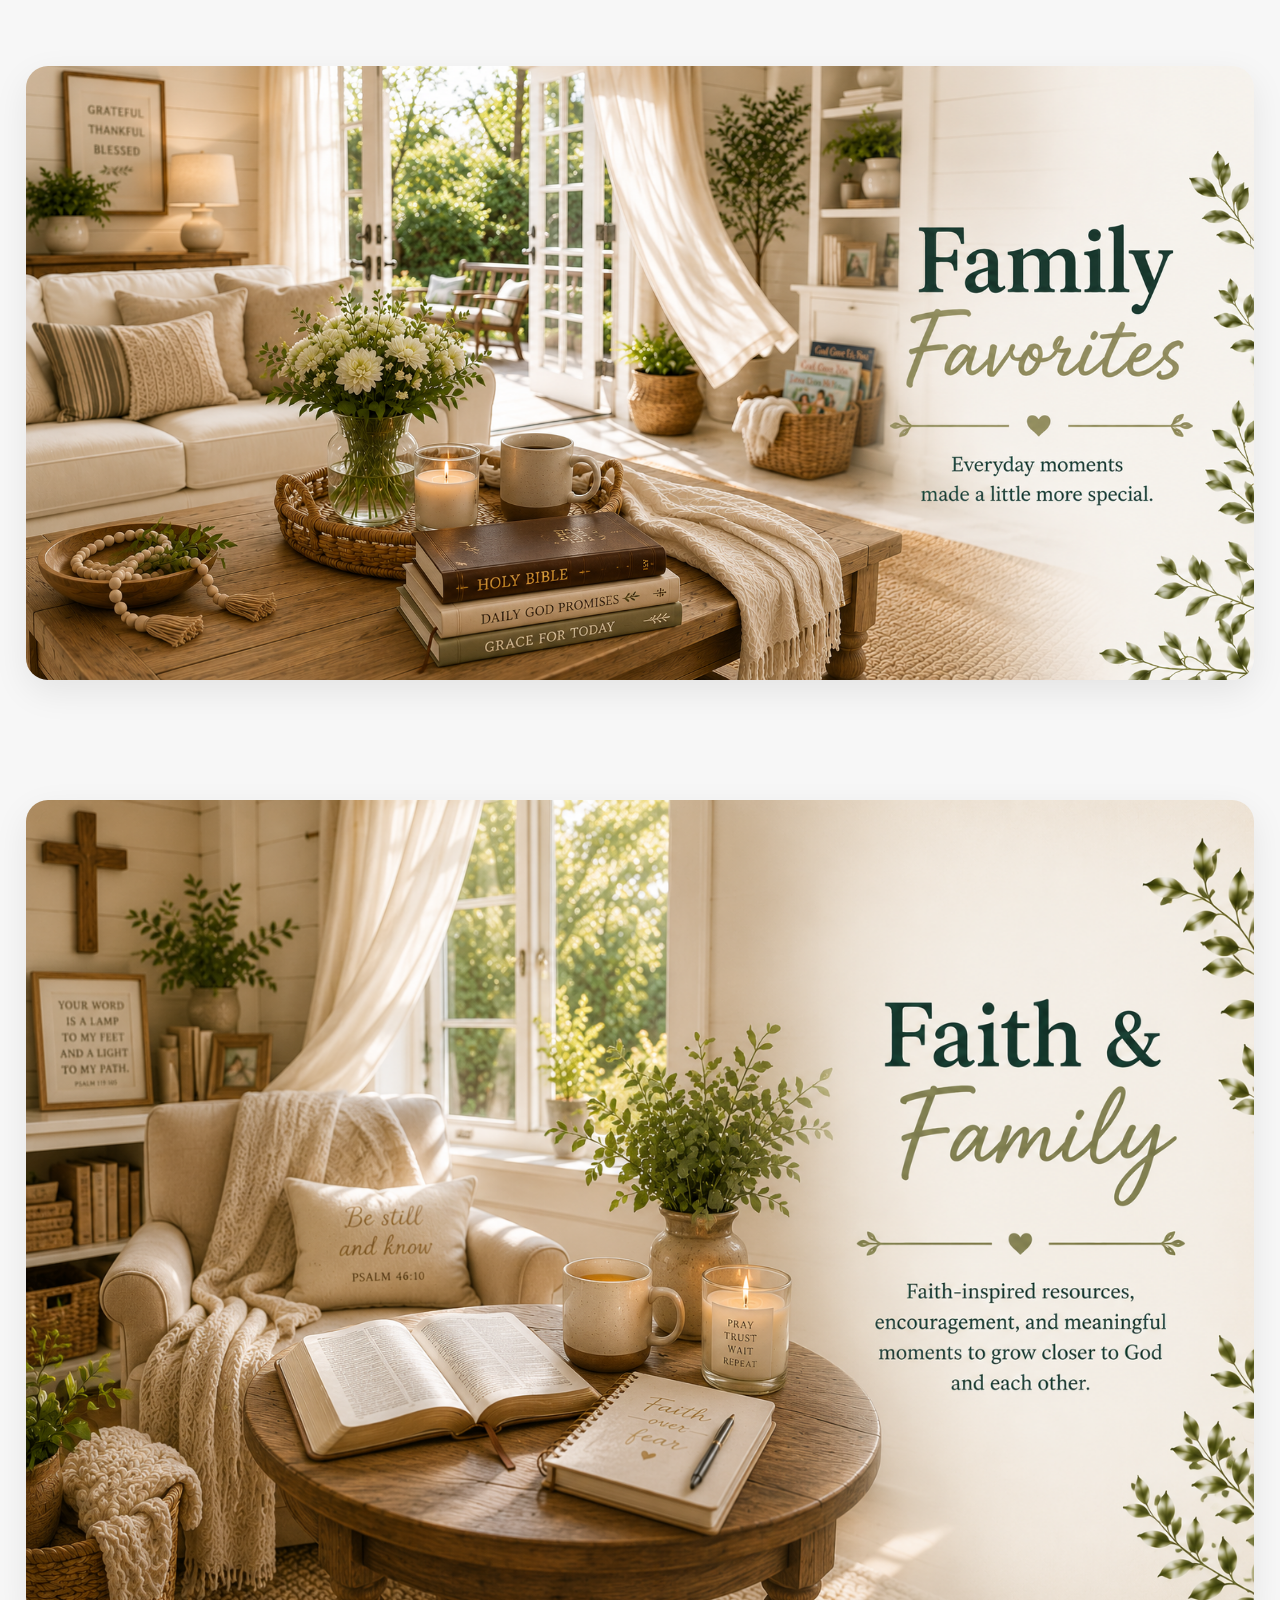
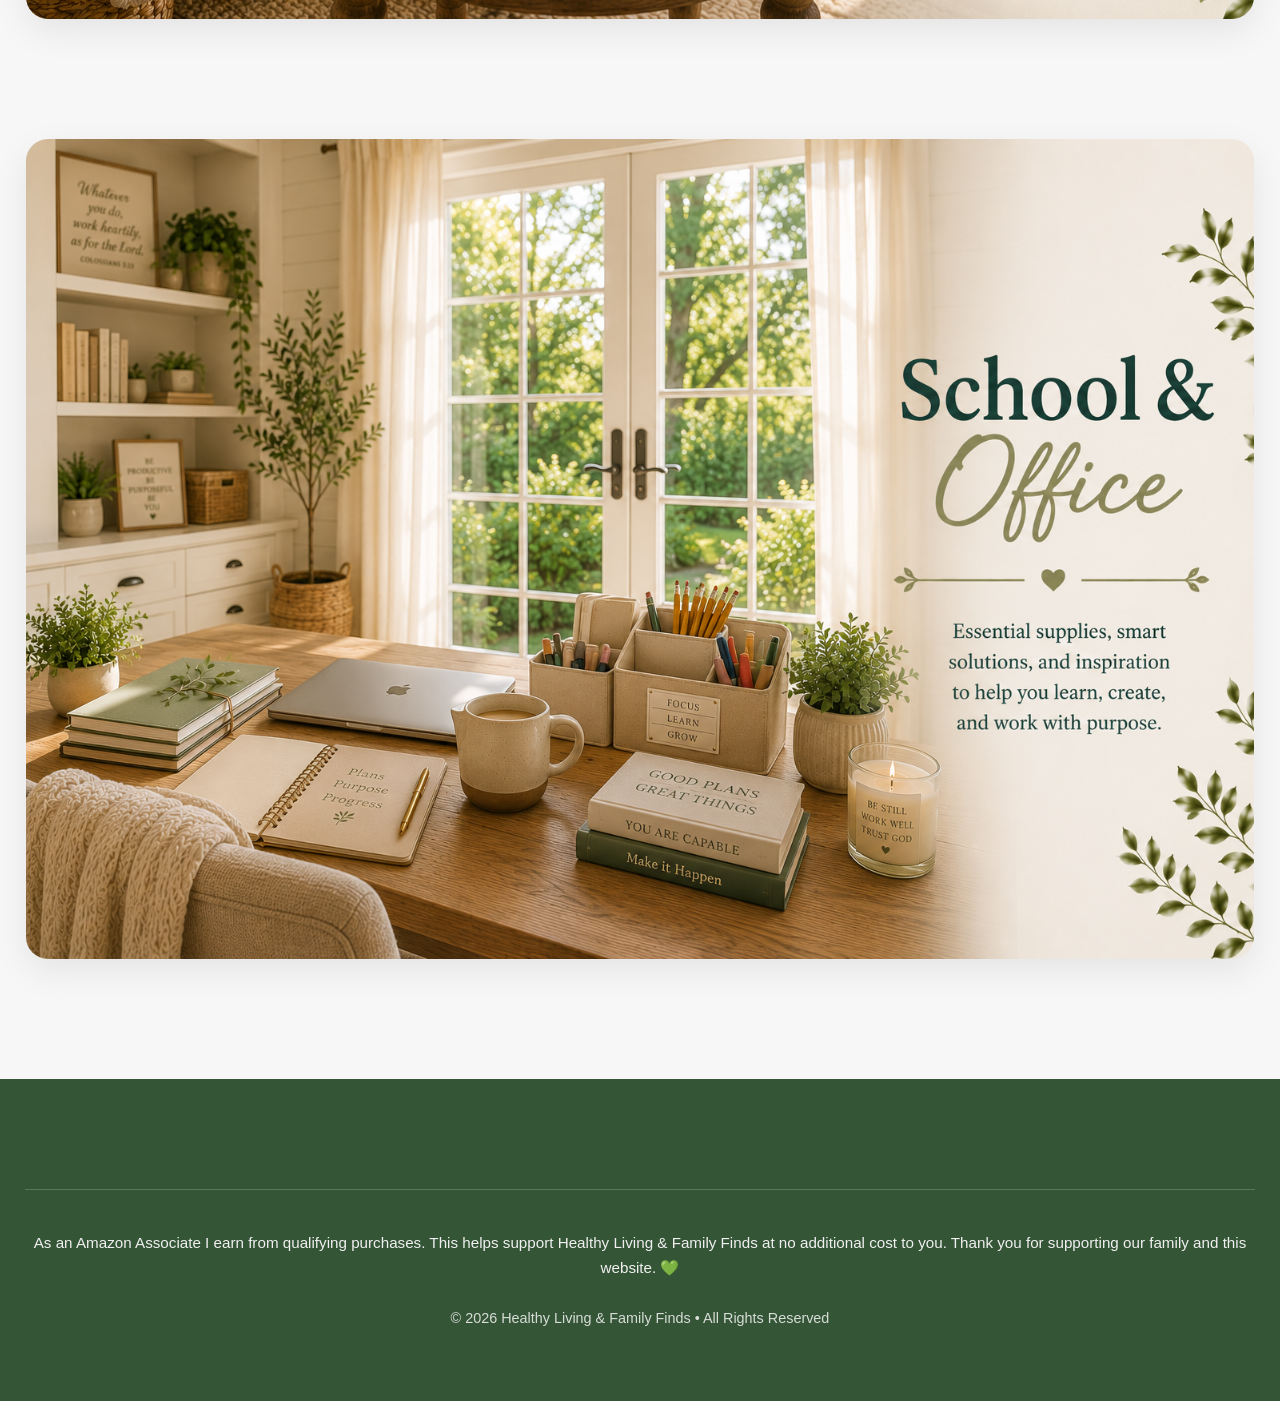
==== commit 0811ce8d: "Add link to external stylesheet in index.html" ====
--- a/index.html
+++ b/index.html
@@ -5,6 +5,7 @@
 <meta name="viewport" content="width=device-width, initial-scale=1.0">
 <meta name="p:domain_verify" content="54ffffdf52f73fa395a97bfdca8389da"/>
 <title>My Favorite Amazon Finds</title>
+<link rel="stylesheet" href="styles.css">
 
 <style>
 *{
--- a/styles.css
+++ b/styles.css
@@ -0,0 +1,39 @@
+/* Rose Finds Master Stylesheet */
+
+*{margin:0;padding:0;box-sizing:border-box;}
+:root{
+--bg:#f7f4ef;--paper:#fff;--text:#3d3d3d;--accent:#7d8f72;
+--button:#b98b59;--button-hover:#a87b4d;--border:#e8e2d9;
+}
+body{font-family:Georgia,"Times New Roman",serif;background:var(--bg);color:var(--text);line-height:1.7;}
+.site-header{display:flex;justify-content:space-between;align-items:center;padding:24px 8%;background:#fff;border-bottom:1px solid var(--border);}
+.logo h1{font-size:2rem;letter-spacing:.08em;}
+.logo span{display:block;font-size:.9rem;color:#777;margin-top:4px;}
+.nav-menu{display:flex;gap:30px;}
+.nav-menu a{text-decoration:none;color:var(--text);}
+.nav-menu a:hover{color:var(--accent);}
+.kitchen-hero{position:relative;}
+.hero-banner{width:100%;height:600px;object-fit:cover;display:block;}
+.hero-overlay{position:absolute;right:8%;top:50%;transform:translateY(-50%);max-width:420px;color:#fff;}
+.hero-overlay h1{font-size:4rem;line-height:1;margin-bottom:20px;}
+.hero-overlay p{font-size:1.2rem;}
+.container{width:min(1200px,92%);margin:70px auto;}
+.collection-intro{text-align:center;max-width:760px;margin:0 auto 60px;}
+.collection-intro h2{font-size:2.3rem;margin-bottom:18px;}
+.collection-intro p{color:#666;}
+.products{display:grid;grid-template-columns:repeat(auto-fit,minmax(280px,1fr));gap:30px;}
+.card{background:#fff;border-radius:18px;overflow:hidden;box-shadow:0 10px 25px rgba(0,0,0,.08);display:flex;flex-direction:column;}
+.card img{width:100%;height:280px;object-fit:contain;background:#fff;padding:20px;}
+.card-content{padding:24px;}
+.card h3{margin-bottom:10px;}
+.card p{margin-bottom:18px;color:#666;}
+.btn{display:block;text-align:center;background:var(--button);color:#fff;text-decoration:none;padding:14px;border-radius:10px;}
+.btn:hover{background:var(--button-hover);}
+.disclosure{text-align:center;font-size:.85rem;color:#777;margin:24px 0;}
+@media(max-width:900px){
+.site-header{flex-direction:column;gap:18px;}
+.nav-menu{flex-wrap:wrap;justify-content:center;}
+.hero-banner{height:420px;}
+.hero-overlay{left:8%;right:8%;max-width:none;}
+.hero-overlay h1{font-size:2.8rem;}
+}
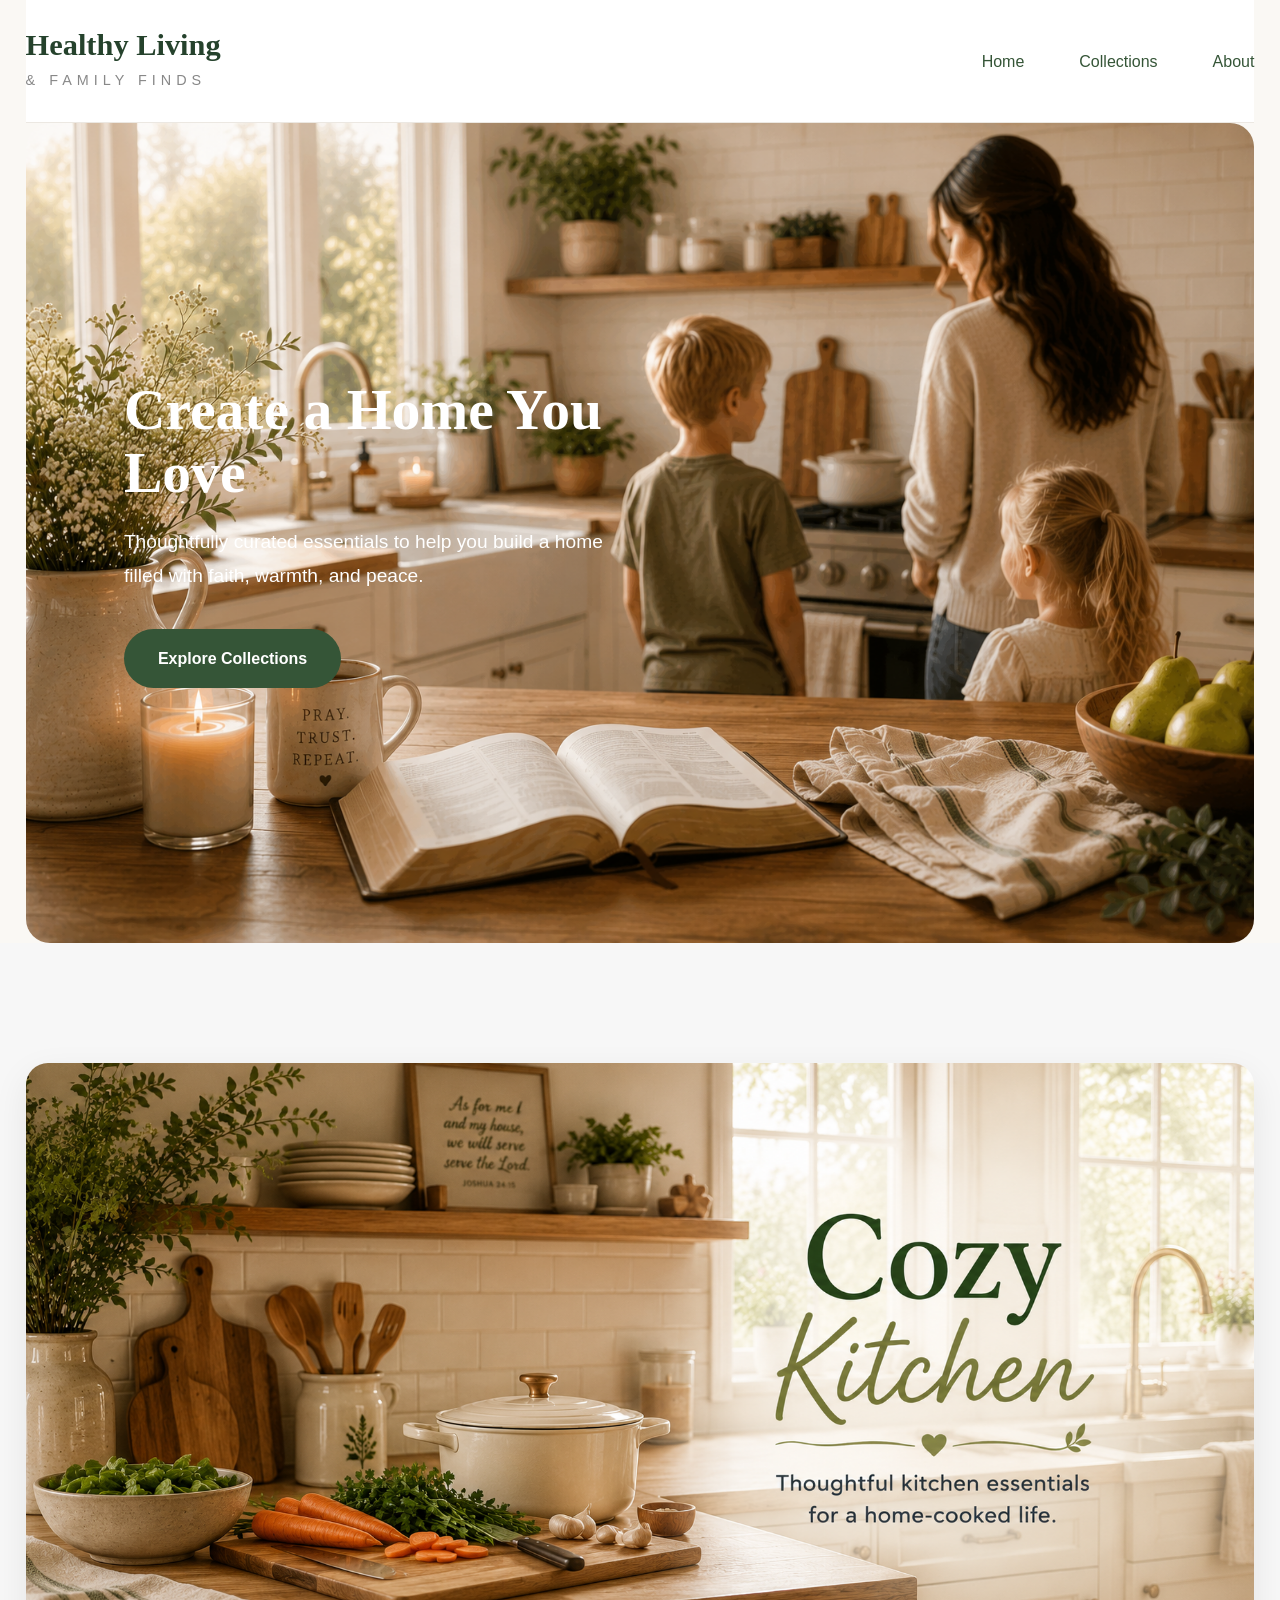
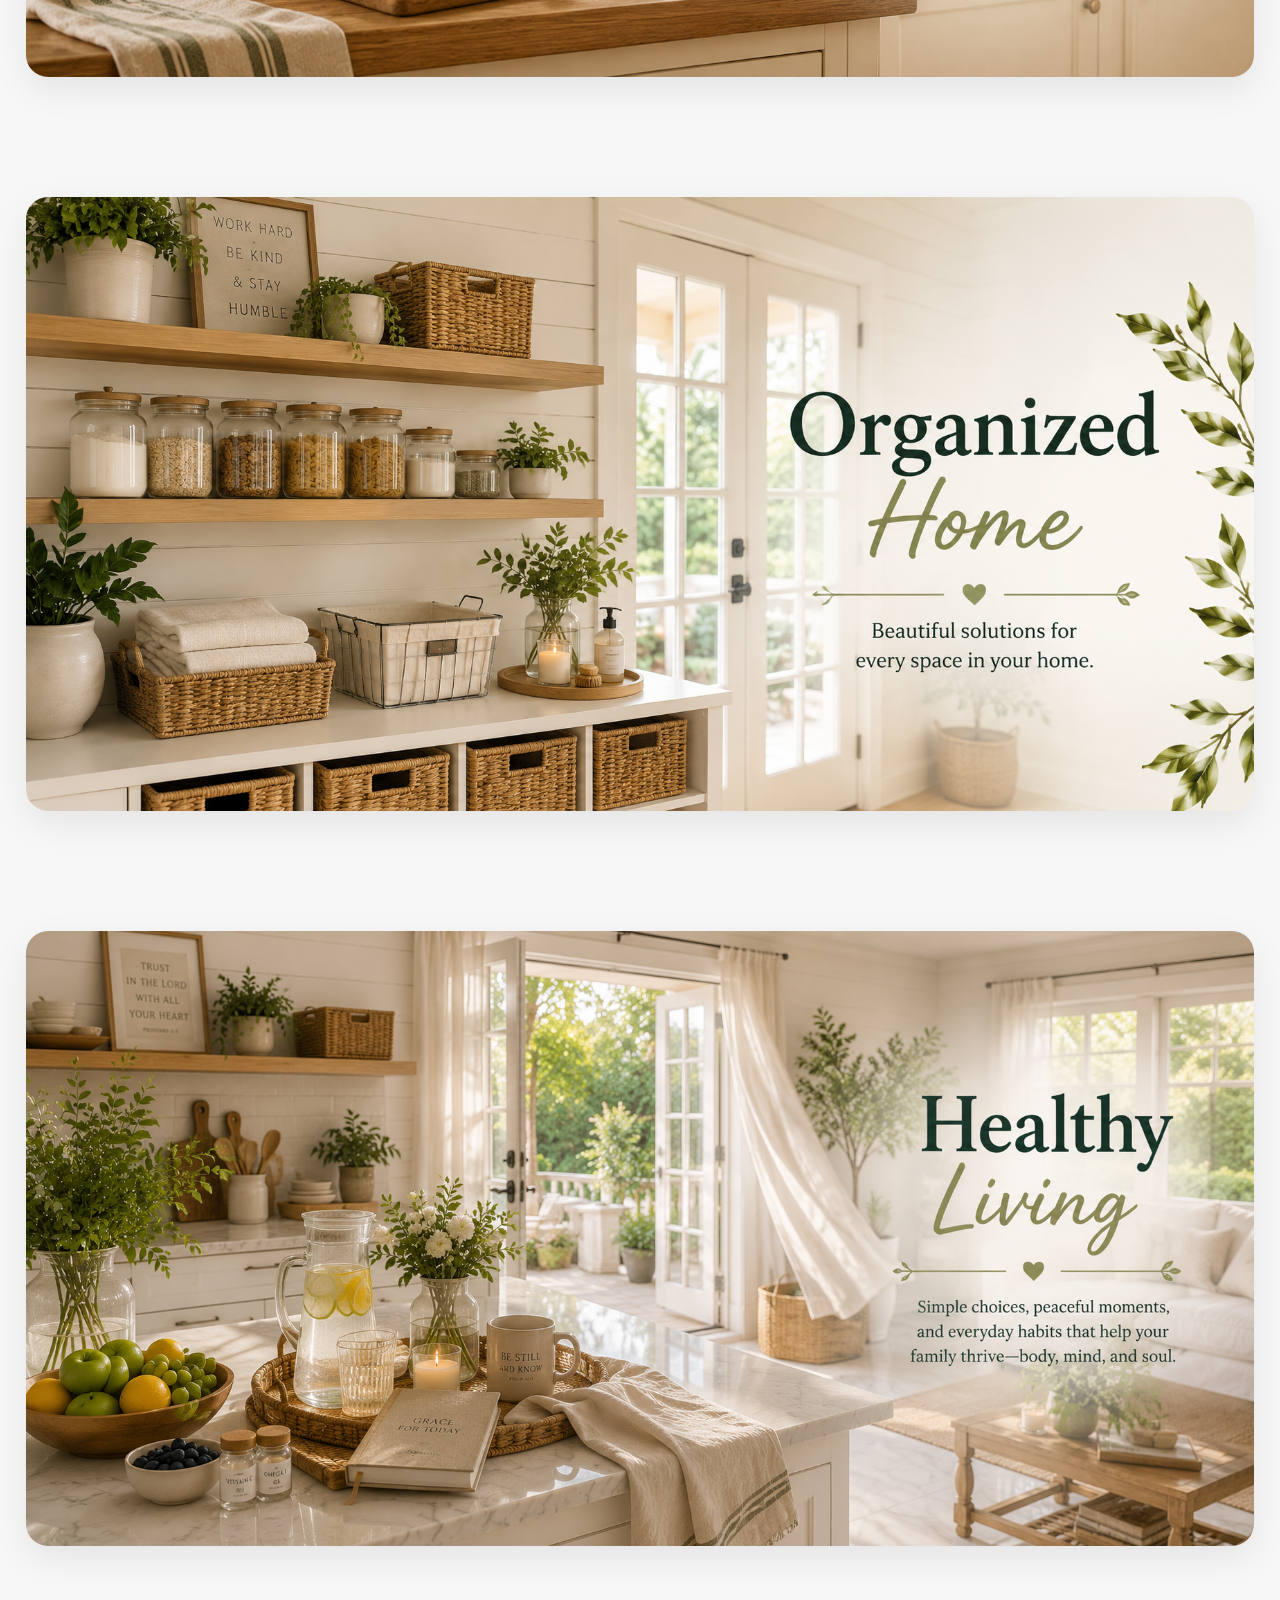
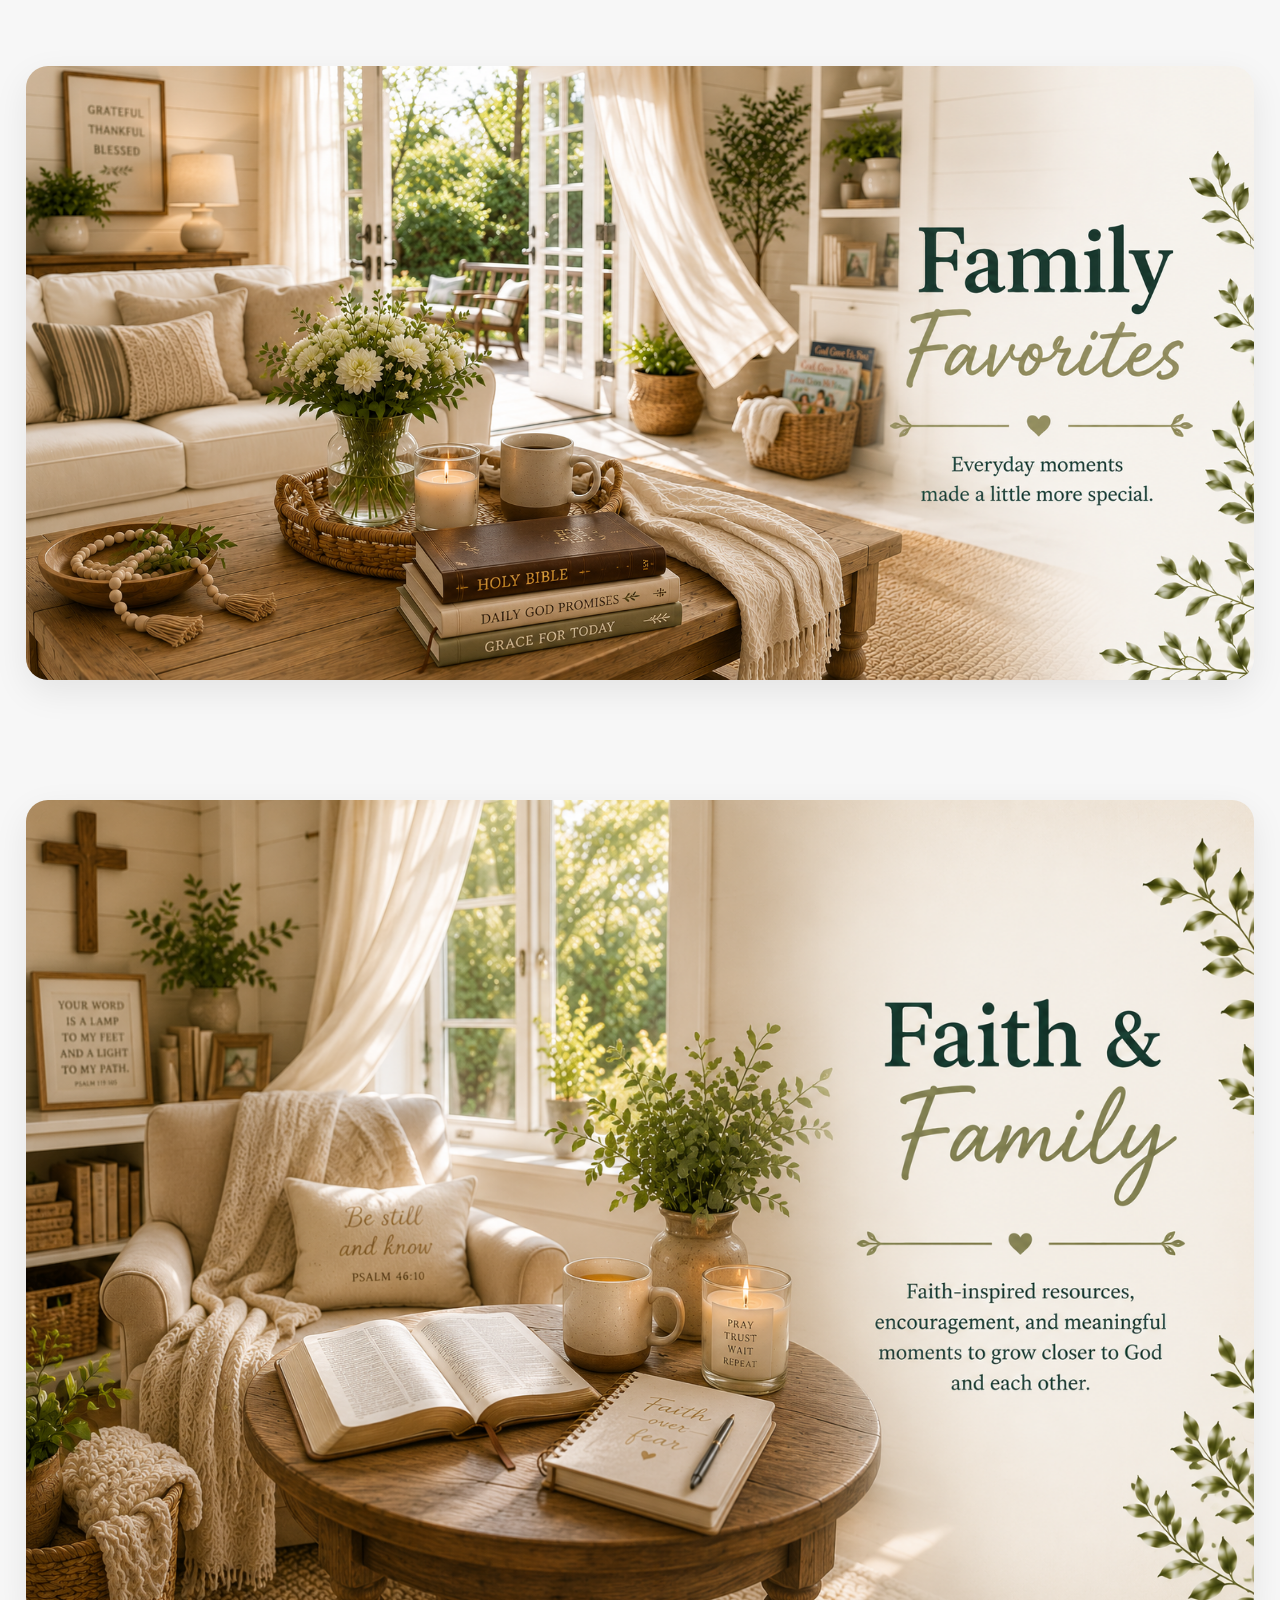
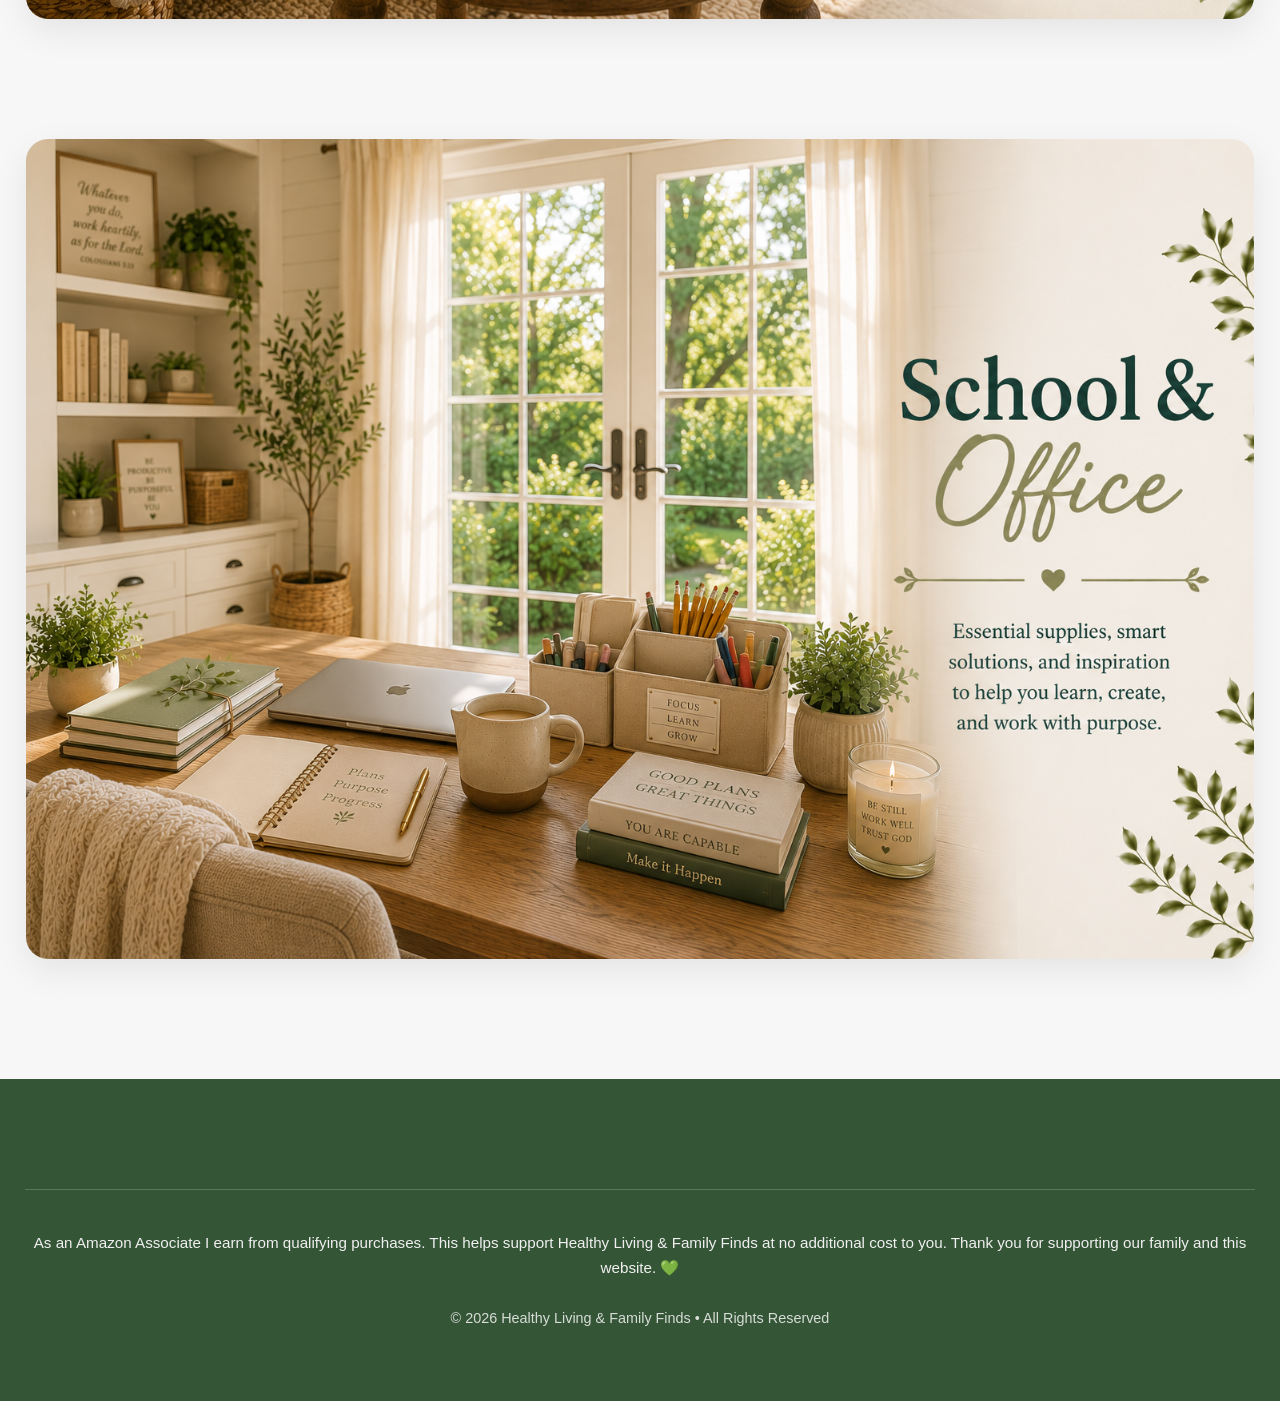
==== commit 4949e607: "Fix hyperlink for cozy kitchen section" ====
--- a/index.html
+++ b/index.html
@@ -872,8 +872,8 @@
 </header>
 <section class="homepage-collection">
 
-    <a href="cozy-kitchen.html">
-<img src="cozy-kitchen-collection-banner.png"
+   <a href="cozy-kitchen-v2.html">
+       <img src="cozy-kitchen-collection-banner.png"
      alt="Cozy Kitchen"
      class="homepage-banner">
         
--- a/styles.css
+++ b/styles.css
@@ -1,39 +1,212 @@
-/* Rose Finds Master Stylesheet */
-
-*{margin:0;padding:0;box-sizing:border-box;}
-:root{
---bg:#f7f4ef;--paper:#fff;--text:#3d3d3d;--accent:#7d8f72;
---button:#b98b59;--button-hover:#a87b4d;--border:#e8e2d9;
-}
-body{font-family:Georgia,"Times New Roman",serif;background:var(--bg);color:var(--text);line-height:1.7;}
-.site-header{display:flex;justify-content:space-between;align-items:center;padding:24px 8%;background:#fff;border-bottom:1px solid var(--border);}
-.logo h1{font-size:2rem;letter-spacing:.08em;}
-.logo span{display:block;font-size:.9rem;color:#777;margin-top:4px;}
-.nav-menu{display:flex;gap:30px;}
-.nav-menu a{text-decoration:none;color:var(--text);}
-.nav-menu a:hover{color:var(--accent);}
-.kitchen-hero{position:relative;}
-.hero-banner{width:100%;height:600px;object-fit:cover;display:block;}
-.hero-overlay{position:absolute;right:8%;top:50%;transform:translateY(-50%);max-width:420px;color:#fff;}
-.hero-overlay h1{font-size:4rem;line-height:1;margin-bottom:20px;}
-.hero-overlay p{font-size:1.2rem;}
-.container{width:min(1200px,92%);margin:70px auto;}
-.collection-intro{text-align:center;max-width:760px;margin:0 auto 60px;}
-.collection-intro h2{font-size:2.3rem;margin-bottom:18px;}
-.collection-intro p{color:#666;}
-.products{display:grid;grid-template-columns:repeat(auto-fit,minmax(280px,1fr));gap:30px;}
-.card{background:#fff;border-radius:18px;overflow:hidden;box-shadow:0 10px 25px rgba(0,0,0,.08);display:flex;flex-direction:column;}
-.card img{width:100%;height:280px;object-fit:contain;background:#fff;padding:20px;}
-.card-content{padding:24px;}
-.card h3{margin-bottom:10px;}
-.card p{margin-bottom:18px;color:#666;}
-.btn{display:block;text-align:center;background:var(--button);color:#fff;text-decoration:none;padding:14px;border-radius:10px;}
-.btn:hover{background:var(--button-hover);}
-.disclosure{text-align:center;font-size:.85rem;color:#777;margin:24px 0;}
-@media(max-width:900px){
-.site-header{flex-direction:column;gap:18px;}
-.nav-menu{flex-wrap:wrap;justify-content:center;}
-.hero-banner{height:420px;}
-.hero-overlay{left:8%;right:8%;max-width:none;}
-.hero-overlay h1{font-size:2.8rem;}
-}
+/* =========================================
+   ROSE FINDS
+   FOUNDATION
+========================================= */
+
+*{
+    margin:0;
+    padding:0;
+    box-sizing:border-box;
+}
+
+html{
+    scroll-behavior:smooth;
+}
+
+body{
+    font-family: Georgia, "Times New Roman", serif;
+    color:#3e3d39;
+    background:#f8f5f1;
+    line-height:1.7;
+}
+
+/* =========================================
+   ANNOUNCEMENT BAR
+========================================= */
+
+.announcement-bar{
+    background:#7c876d;
+    color:white;
+    text-align:center;
+    padding:12px;
+    font-size:.8rem;
+    letter-spacing:.15em;
+    text-transform:uppercase;
+}
+
+/* =========================================
+   HEADER
+========================================= */
+
+.site-header{
+
+    background:white;
+
+    display:flex;
+
+    justify-content:space-between;
+
+    align-items:center;
+
+    padding:28px 70px;
+
+    border-bottom:1px solid #ece8e2;
+
+    position:sticky;
+
+    top:0;
+
+    z-index:1000;
+}
+
+.logo a{
+
+    text-decoration:none;
+
+    color:#3b3b3b;
+
+    font-size:2rem;
+
+    letter-spacing:.08em;
+}
+
+.main-nav ul{
+
+    display:flex;
+
+    list-style:none;
+
+    gap:50px;
+
+    align-items:center;
+}
+
+.main-nav a{
+
+    text-decoration:none;
+
+    color:#4b4b4b;
+
+    font-size:.92rem;
+
+    letter-spacing:.12em;
+
+    text-transform:uppercase;
+
+    transition:.3s;
+}
+
+.main-nav a:hover{
+
+    color:#7c876d;
+}
+
+/* =========================================
+   DROPDOWN
+========================================= */
+
+.dropdown{
+
+    position:relative;
+}
+
+.dropdown-menu{
+
+    display:none;
+
+    position:absolute;
+
+    left:0;
+
+    top:45px;
+
+    background:white;
+
+    min-width:230px;
+
+    box-shadow:0 15px 40px rgba(0,0,0,.10);
+
+    padding:18px 0;
+
+    border-radius:8px;
+}
+
+.dropdown-menu li{
+
+    list-style:none;
+}
+
+.dropdown-menu a{
+
+    display:block;
+
+    padding:12px 24px;
+
+    text-transform:none;
+
+    letter-spacing:0;
+
+    font-size:.95rem;
+}
+
+.dropdown:hover .dropdown-menu{
+
+    display:block;
+}
+
+/* =========================================
+   HERO
+========================================= */
+
+.hero{
+
+    position:relative;
+
+    height:88vh;
+
+    min-height:720px;
+
+    overflow:hidden;
+}
+
+.hero img{
+
+    width:100%;
+
+    height:100%;
+
+    object-fit:cover;
+}
+
+.hero-content{
+
+    position:absolute;
+
+    right:8%;
+
+    top:50%;
+
+    transform:translateY(-50%);
+
+    max-width:460px;
+
+    color:white;
+}
+
+.hero-content h1{
+
+    font-size:5rem;
+
+    line-height:.95;
+
+    font-weight:400;
+
+    margin-bottom:30px;
+}
+
+.hero-content p{
+
+    font-size:1.3rem;
+
+    line-height:1.8;
+}
